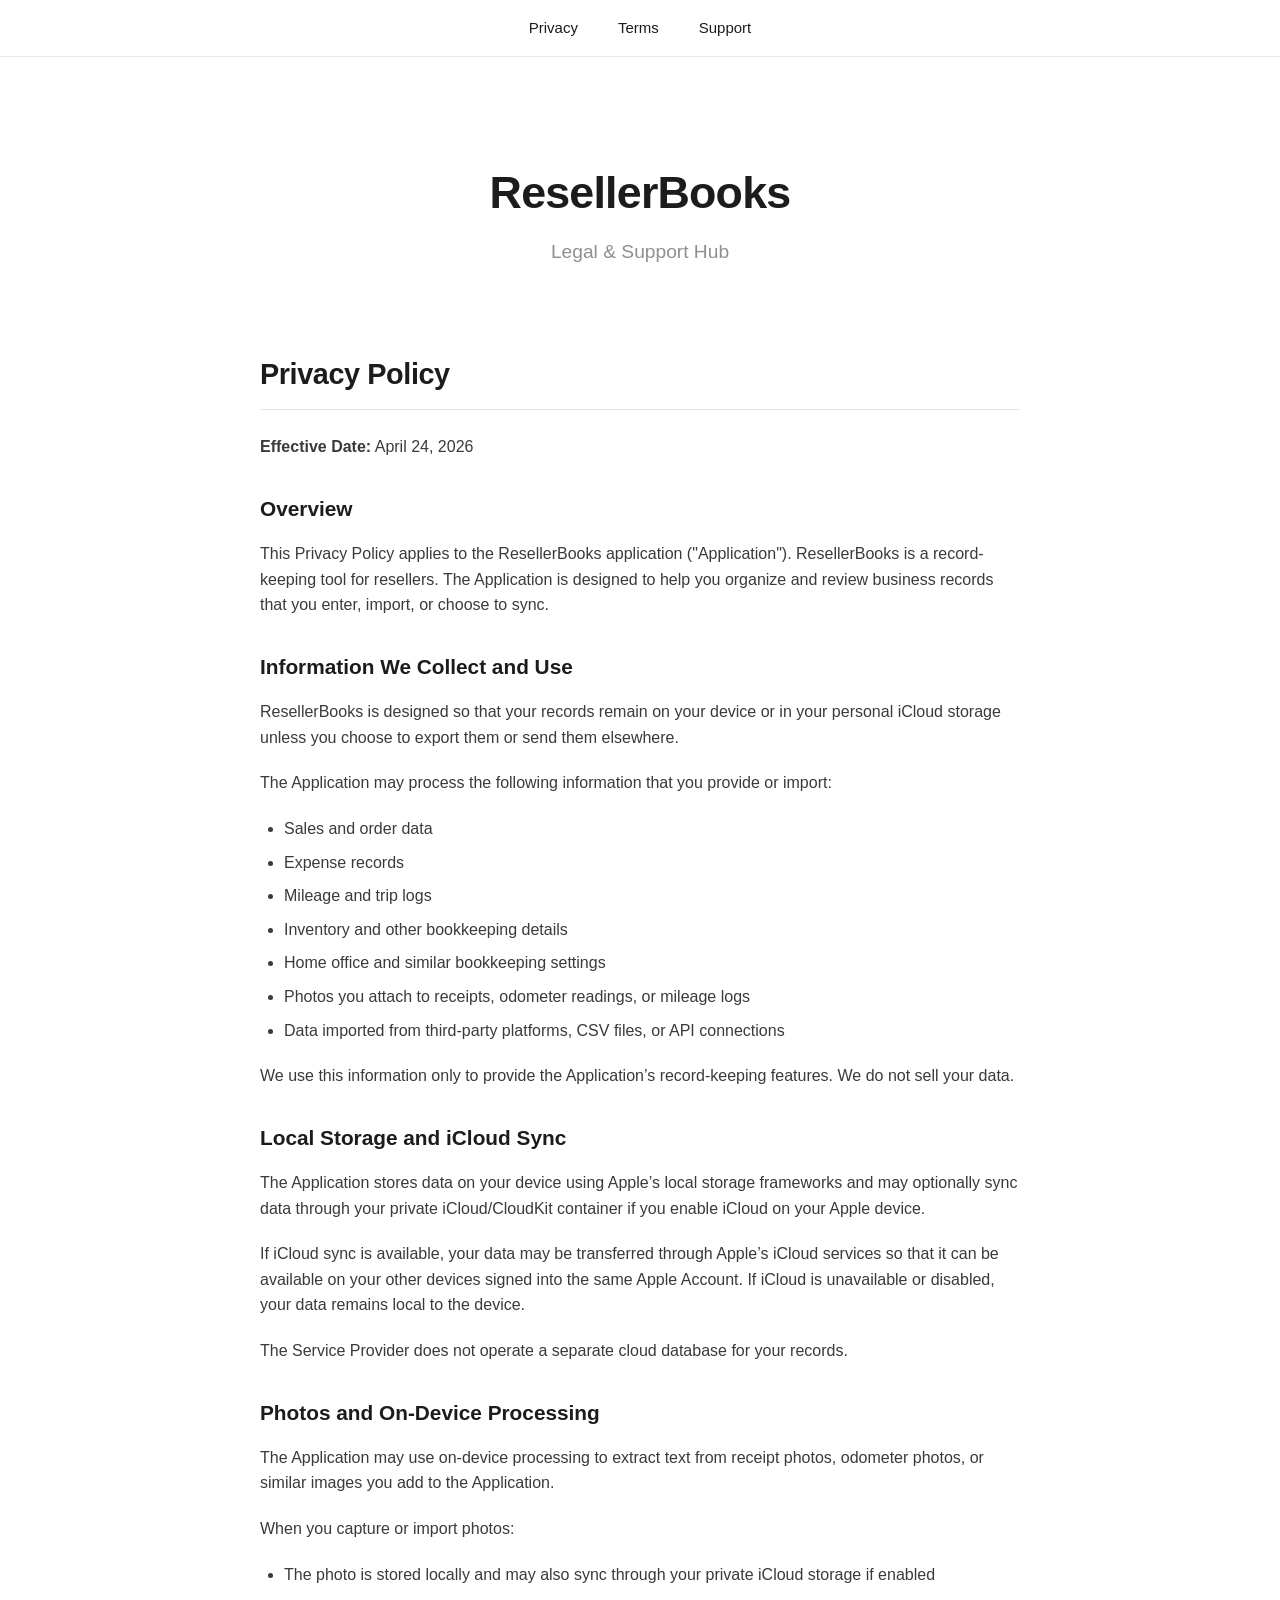
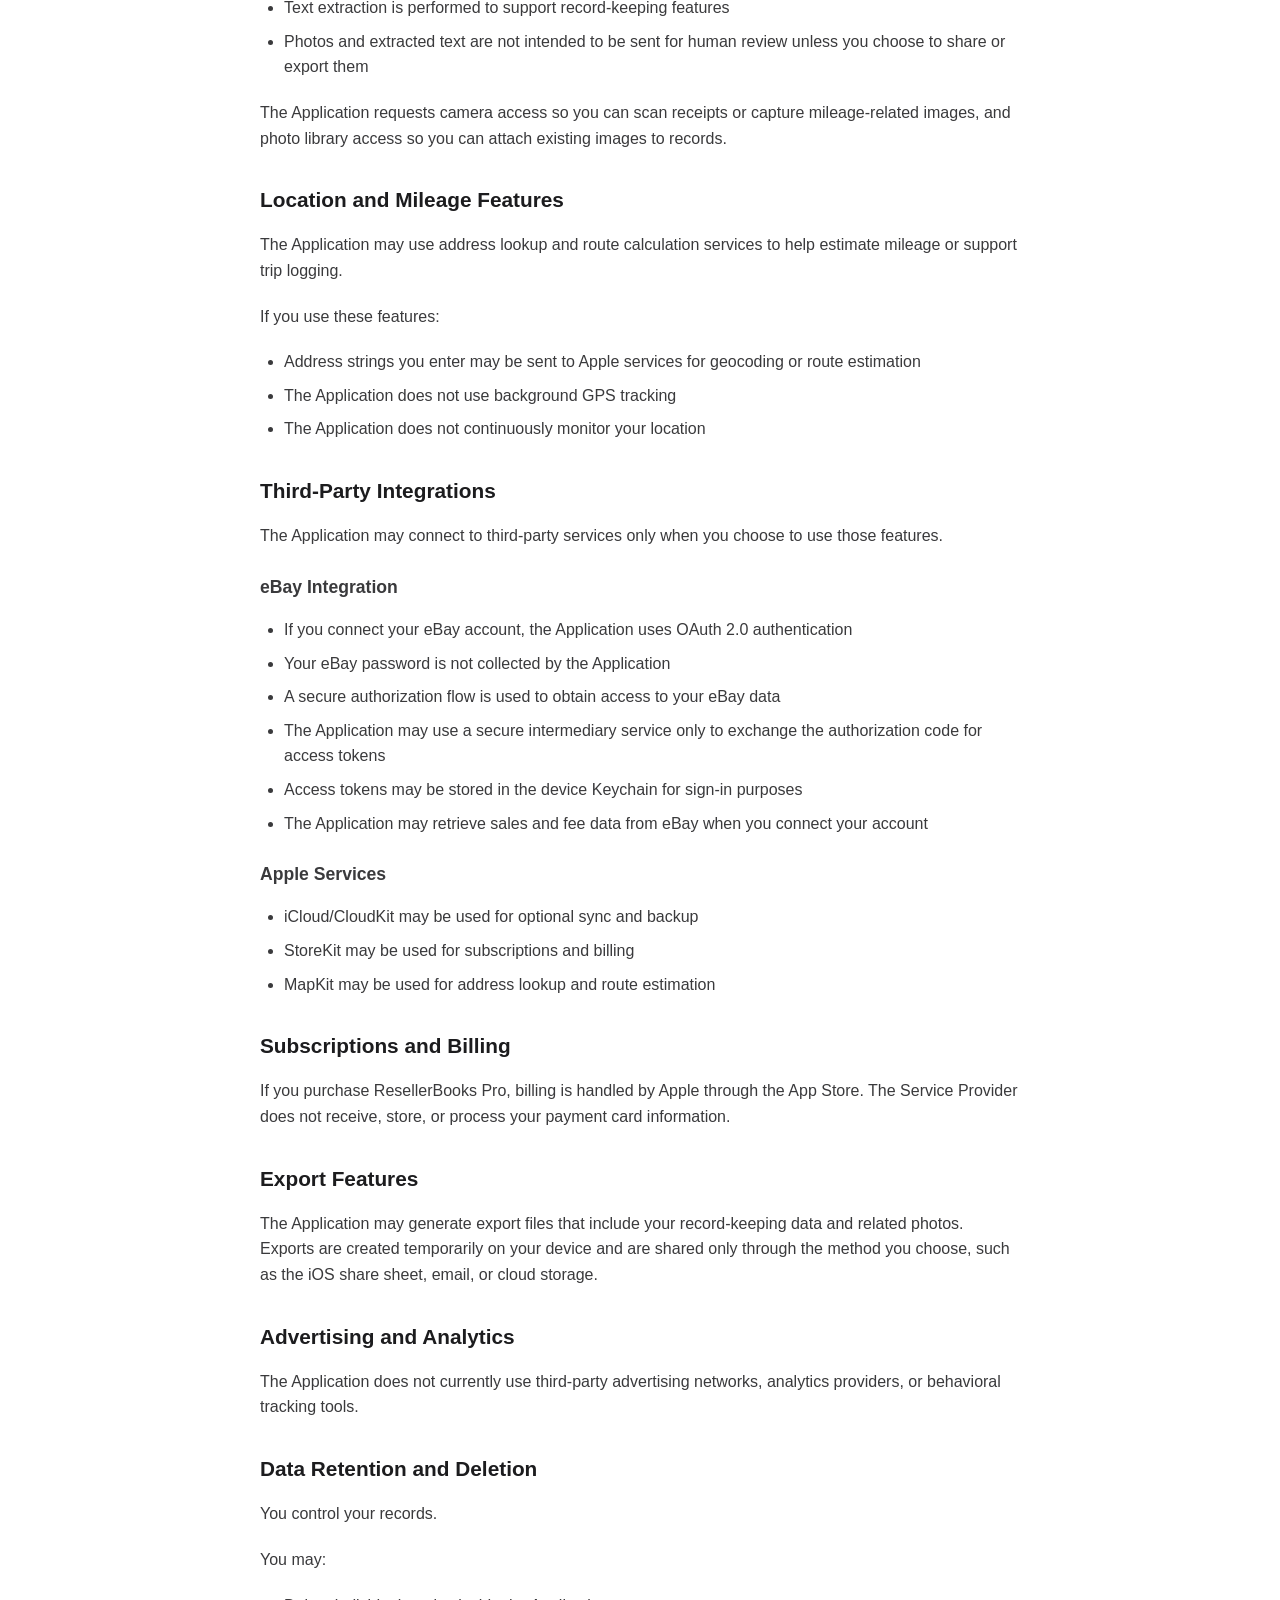
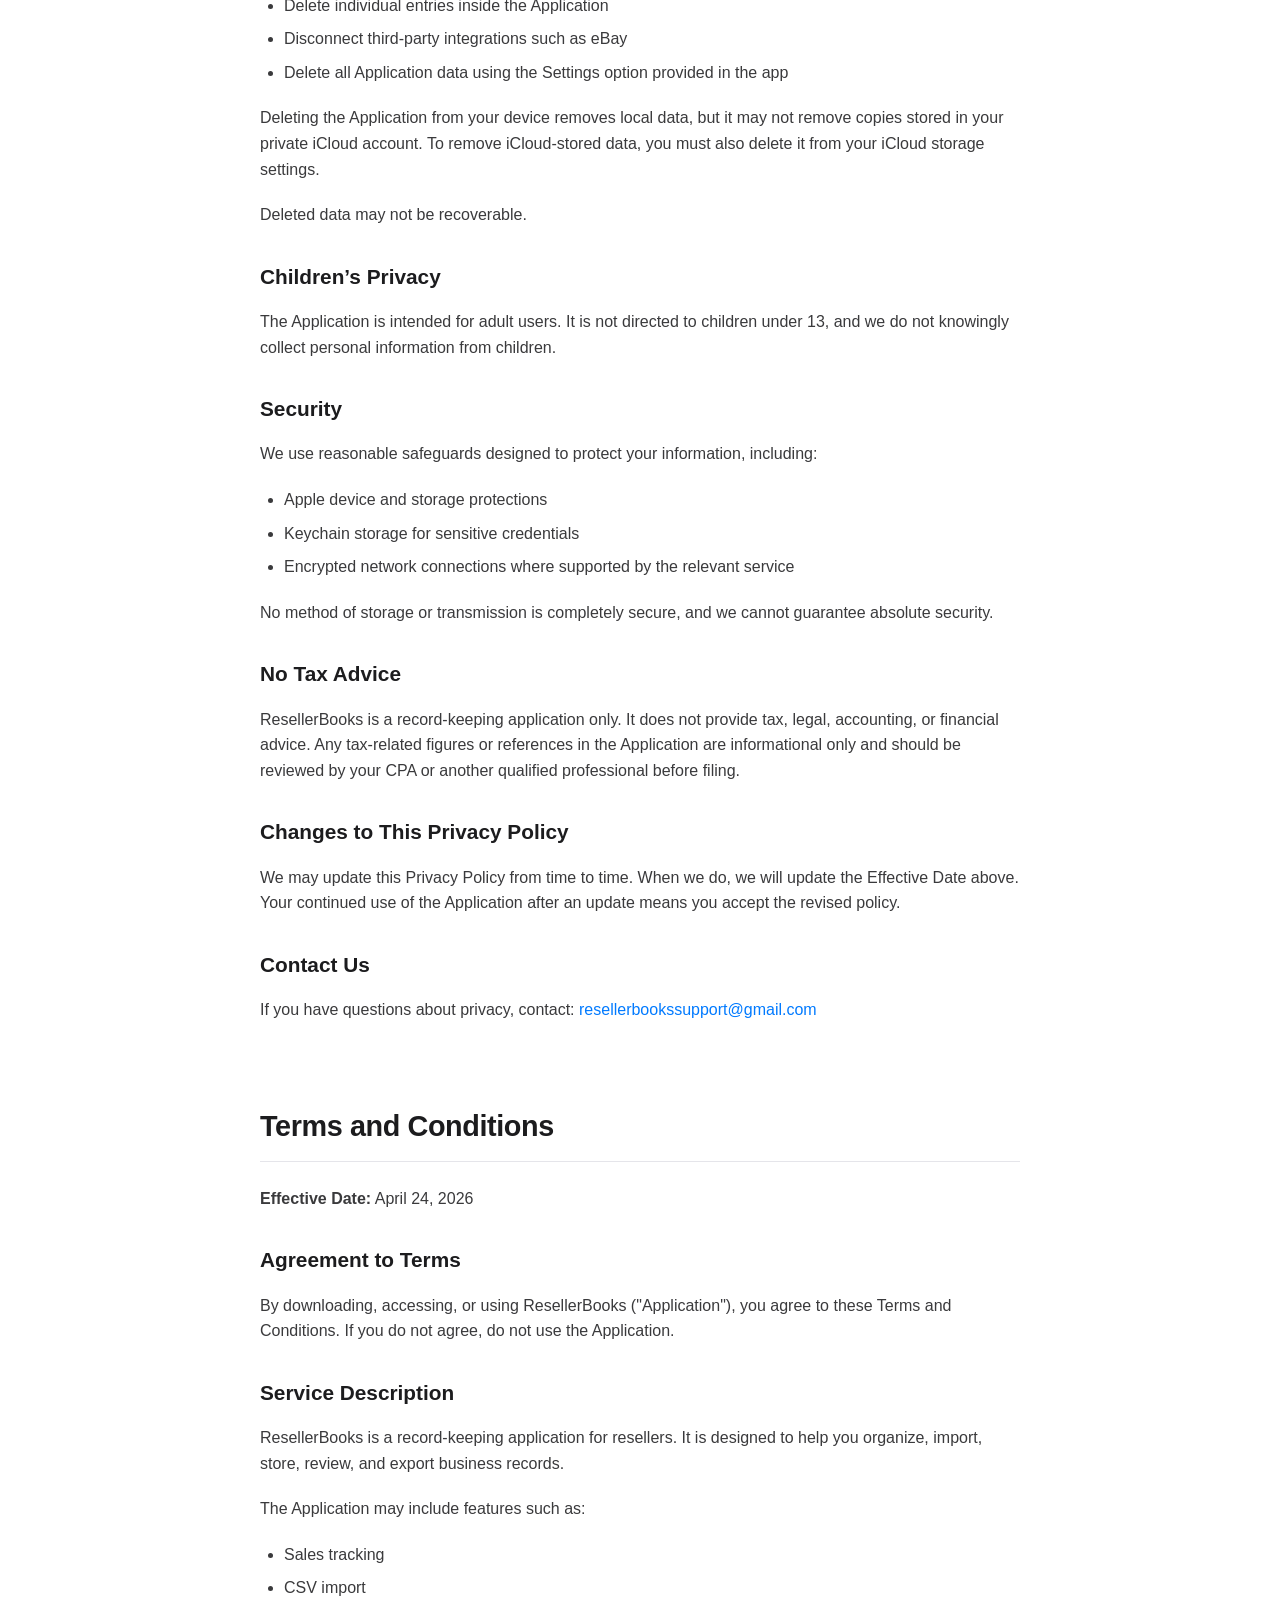
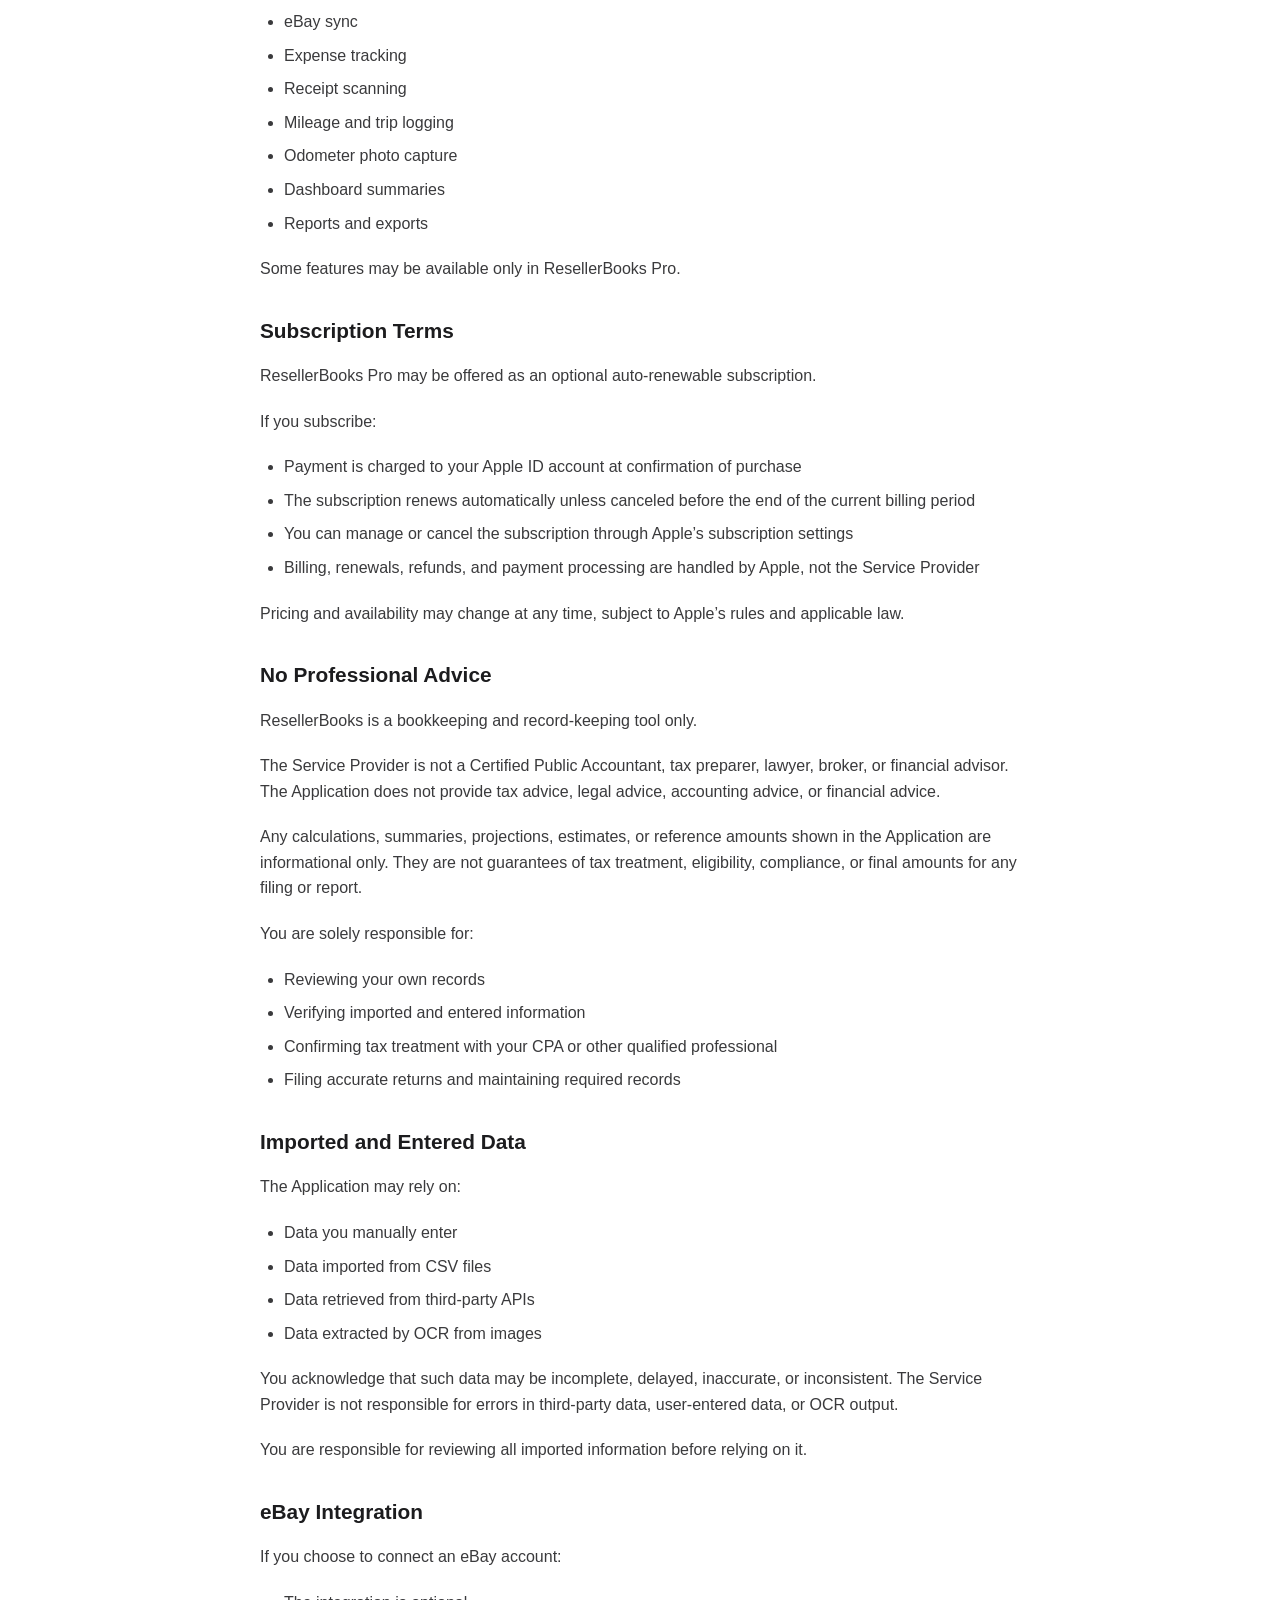
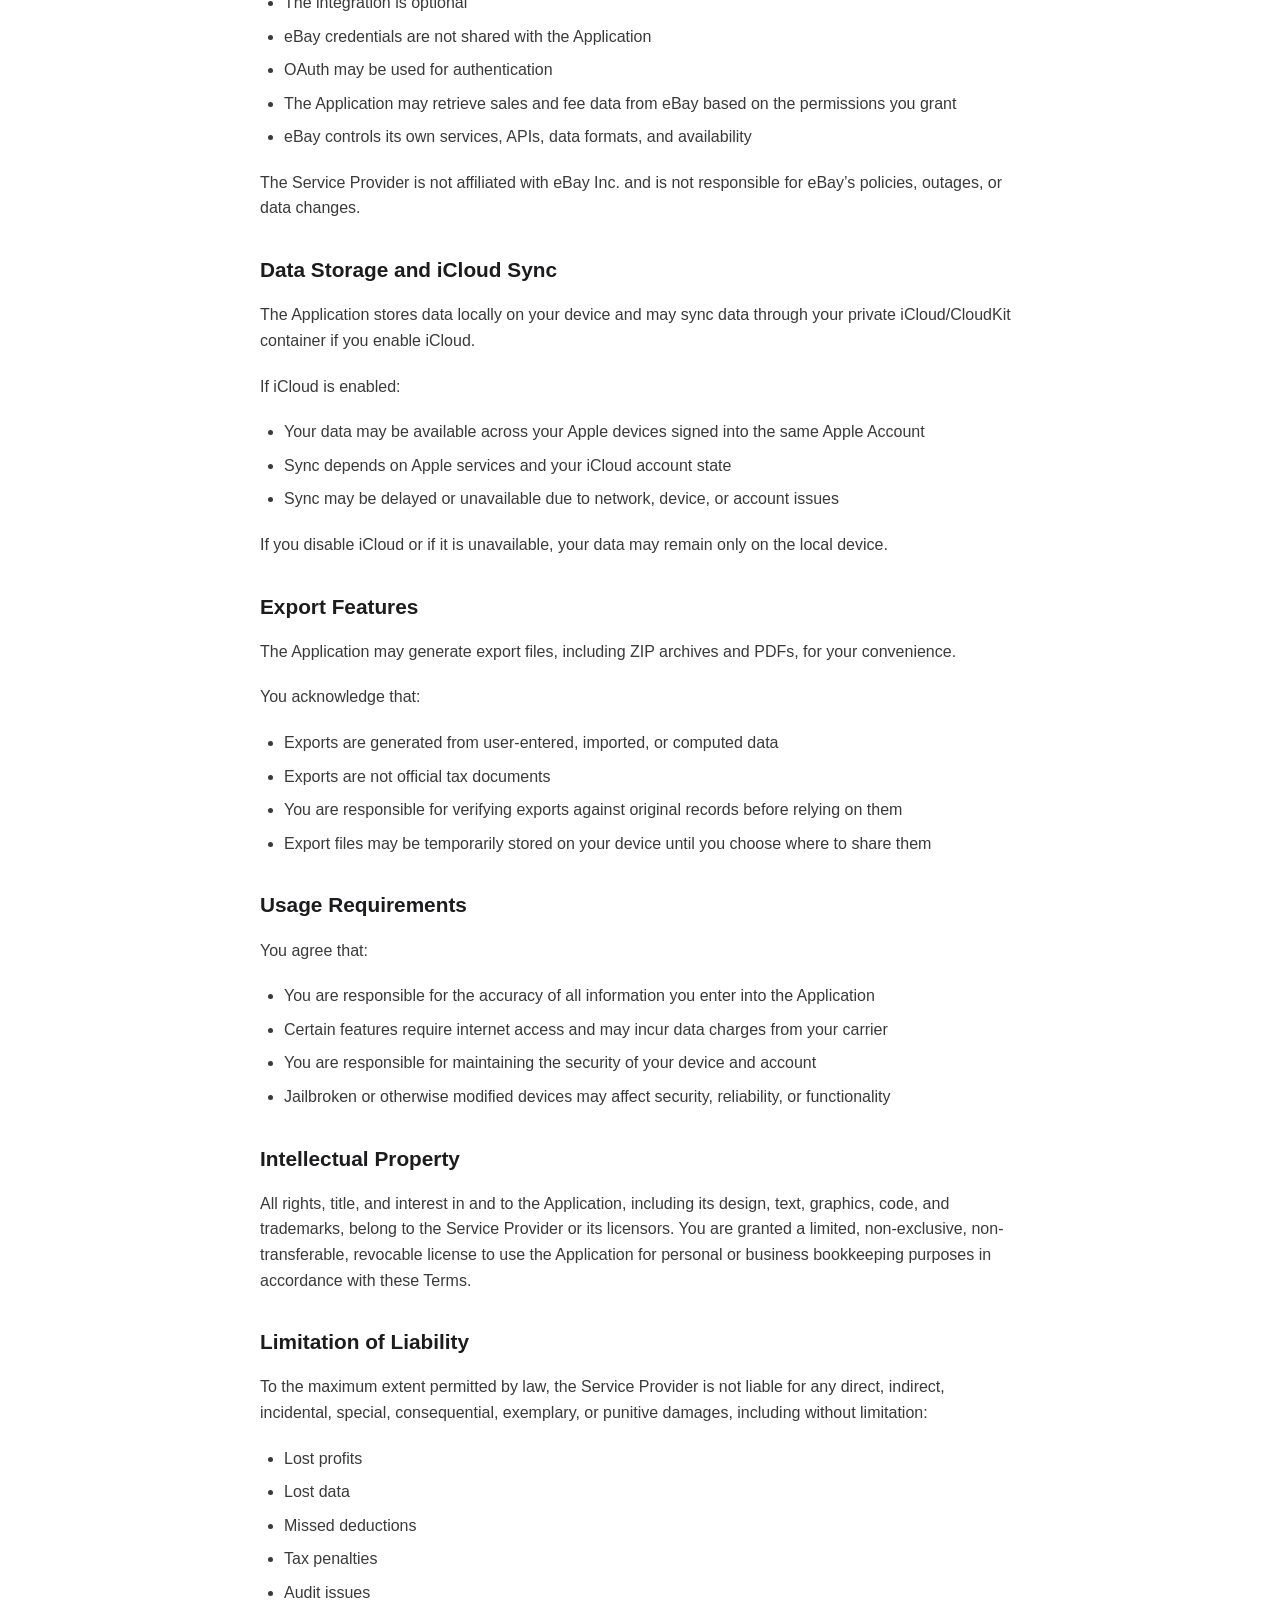
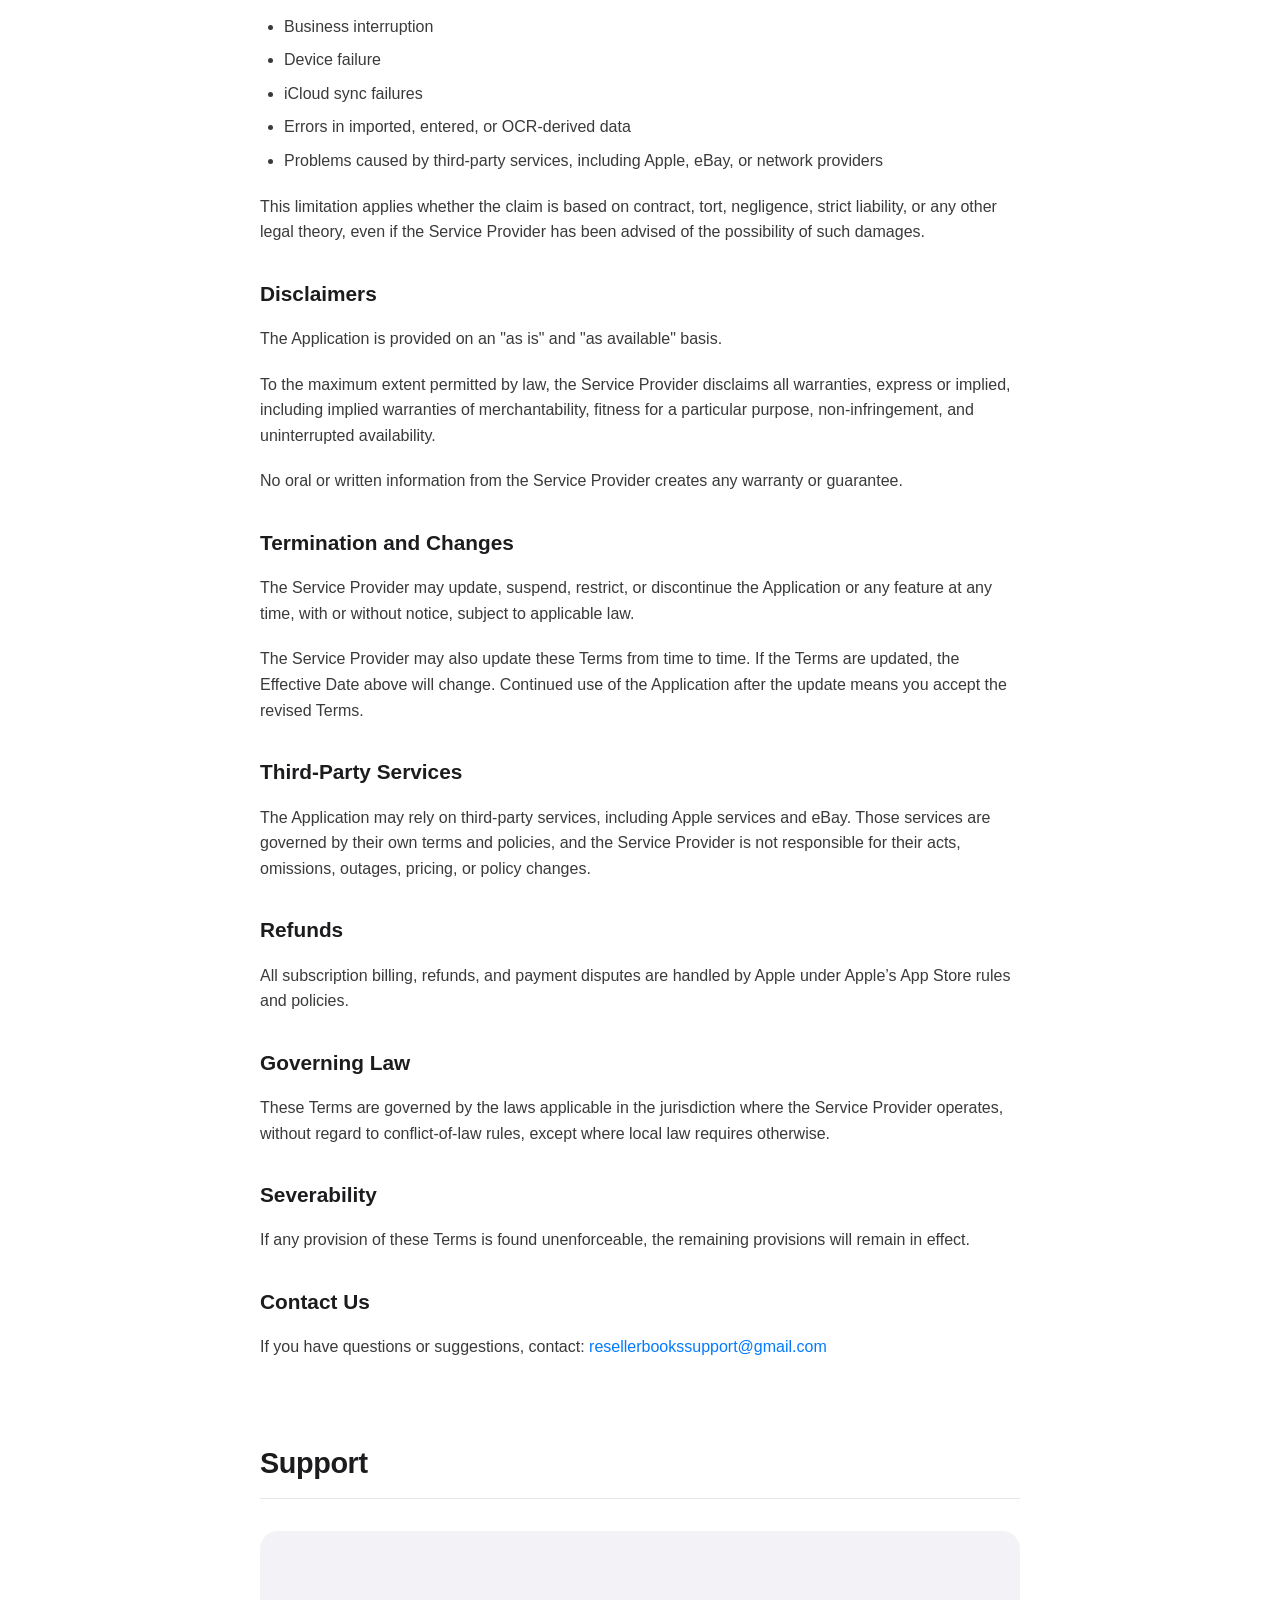
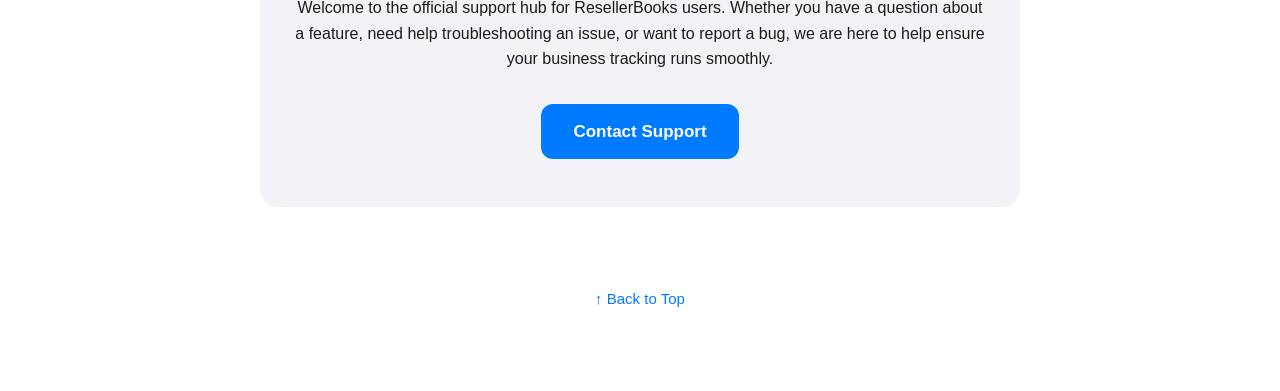
==== legal.html @ 110b412a "Rename Legal to legal.html" ====
<!DOCTYPE html>
<html lang="en">
<head>
    <meta charset="UTF-8">
    <meta name="viewport" content="width=device-width, initial-scale=1.0">
    <title>ResellerBooks | Privacy, Terms & Support</title>
    <style>
        /* iOS Color Palette & Base Variables */
        :root {
            --ios-blue: #007AFF;
            --bg-color: #F2F2F7;
            --text-main: #1C1C1E;
            --text-secondary: #8E8E93;
            --border-color: #E5E5EA;
        }

        /* Smooth scrolling for anchor links */
        html {
            scroll-behavior: smooth;
        }

        /* Base iOS Typography and Styling */
        body {
            font-family: -apple-system, BlinkMacSystemFont, "San Francisco", "Segoe UI", Roboto, Helvetica, Arial, sans-serif;
            margin: 0;
            padding: 0;
            background-color: #ffffff;
            color: var(--text-main);
            line-height: 1.6;
            -webkit-font-smoothing: antialiased;
        }

        /* Sticky Blurred Navigation */
        nav {
            position: sticky;
            top: 0;
            width: 100%;
            background: rgba(255, 255, 255, 0.75);
            backdrop-filter: blur(12px);
            -webkit-backdrop-filter: blur(12px);
            border-bottom: 1px solid rgba(0, 0, 0, 0.08);
            z-index: 1000;
            display: flex;
            justify-content: center;
            padding: 16px 0;
        }

        nav a {
            margin: 0 20px;
            text-decoration: none;
            color: var(--text-main);
            font-weight: 500;
            font-size: 15px;
            transition: color 0.2s ease;
        }

        nav a:hover {
            color: var(--ios-blue);
        }

        /* Content Layout */
        .container {
            max-width: 760px;
            margin: 0 auto;
            padding: 60px 24px;
        }

        header {
            text-align: center;
            padding: 40px 0 60px;
        }

        h1 {
            font-size: 2.8em;
            font-weight: 700;
            letter-spacing: -0.8px;
            margin: 0 0 8px 0;
        }

        .subtitle {
            color: var(--text-secondary);
            font-size: 1.2em;
            font-weight: 400;
            margin: 0;
        }

        section {
            margin-bottom: 80px;
        }

        h2 {
            font-size: 1.8em;
            font-weight: 600;
            letter-spacing: -0.4px;
            margin-bottom: 24px;
            border-bottom: 1px solid var(--border-color);
            padding-bottom: 12px;
        }

        h3 {
            font-size: 1.3em;
            font-weight: 600;
            margin: 32px 0 16px 0;
            color: #1C1C1E;
        }

        h4 {
            font-size: 1.1em;
            font-weight: 600;
            margin: 24px 0 12px 0;
            color: #3A3A3C;
        }

        p {
            color: #3A3A3C;
            margin-bottom: 20px;
            font-size: 16px;
        }

        ul {
            margin-bottom: 20px;
            padding-left: 24px;
            color: #3A3A3C;
        }

        li {
            margin-bottom: 8px;
        }

        a {
            color: var(--ios-blue);
            text-decoration: none;
        }

        a:hover {
            text-decoration: underline;
        }

        /* Support Section Specifics */
        .support-box {
            background: var(--bg-color);
            border-radius: 18px;
            padding: 48px 32px;
            text-align: center;
            margin-top: 32px;
        }

        .support-box p {
            margin-bottom: 32px;
            color: var(--text-main);
        }

        /* Prominent iOS Button */
        .button {
            display: inline-block;
            background-color: var(--ios-blue);
            color: #ffffff;
            text-decoration: none !important;
            padding: 14px 32px;
            border-radius: 12px;
            font-size: 17px;
            font-weight: 600;
            transition: opacity 0.2s ease, transform 0.1s ease;
        }

        .button:hover {
            opacity: 0.85;
        }

        .button:active {
            transform: scale(0.97);
        }

        /* Back to Top Functionality */
        .back-to-top {
            display: block;
            text-align: center;
            margin: 60px auto 20px;
            color: var(--ios-blue);
            text-decoration: none;
            font-weight: 500;
            font-size: 15px;
        }
    </style>
</head>
<body id="top">

    <nav>
        <a href="#privacy">Privacy</a>
        <a href="#terms">Terms</a>
        <a href="#support">Support</a>
    </nav>

    <div class="container">
        <header>
            <h1>ResellerBooks</h1>
            <p class="subtitle">Legal & Support Hub</p>
        </header>

        <section id="privacy">
            <h2>Privacy Policy</h2>
            <p><strong>Effective Date:</strong> April 24, 2026</p>

            <h3>Overview</h3>
            <p>This Privacy Policy applies to the ResellerBooks application ("Application"). ResellerBooks is a record-keeping tool for resellers. The Application is designed to help you organize and review business records that you enter, import, or choose to sync.</p>

            <h3>Information We Collect and Use</h3>
            <p>ResellerBooks is designed so that your records remain on your device or in your personal iCloud storage unless you choose to export them or send them elsewhere.</p>
            <p>The Application may process the following information that you provide or import:</p>
            <ul>
                <li>Sales and order data</li>
                <li>Expense records</li>
                <li>Mileage and trip logs</li>
                <li>Inventory and other bookkeeping details</li>
                <li>Home office and similar bookkeeping settings</li>
                <li>Photos you attach to receipts, odometer readings, or mileage logs</li>
                <li>Data imported from third-party platforms, CSV files, or API connections</li>
            </ul>
            <p>We use this information only to provide the Application’s record-keeping features. We do not sell your data.</p>

            <h3>Local Storage and iCloud Sync</h3>
            <p>The Application stores data on your device using Apple’s local storage frameworks and may optionally sync data through your private iCloud/CloudKit container if you enable iCloud on your Apple device.</p>
            <p>If iCloud sync is available, your data may be transferred through Apple’s iCloud services so that it can be available on your other devices signed into the same Apple Account. If iCloud is unavailable or disabled, your data remains local to the device.</p>
            <p>The Service Provider does not operate a separate cloud database for your records.</p>

            <h3>Photos and On-Device Processing</h3>
            <p>The Application may use on-device processing to extract text from receipt photos, odometer photos, or similar images you add to the Application.</p>
            <p>When you capture or import photos:</p>
            <ul>
                <li>The photo is stored locally and may also sync through your private iCloud storage if enabled</li>
                <li>Text extraction is performed to support record-keeping features</li>
                <li>Photos and extracted text are not intended to be sent for human review unless you choose to share or export them</li>
            </ul>
            <p>The Application requests camera access so you can scan receipts or capture mileage-related images, and photo library access so you can attach existing images to records.</p>

            <h3>Location and Mileage Features</h3>
            <p>The Application may use address lookup and route calculation services to help estimate mileage or support trip logging.</p>
            <p>If you use these features:</p>
            <ul>
                <li>Address strings you enter may be sent to Apple services for geocoding or route estimation</li>
                <li>The Application does not use background GPS tracking</li>
                <li>The Application does not continuously monitor your location</li>
            </ul>

            <h3>Third-Party Integrations</h3>
            <p>The Application may connect to third-party services only when you choose to use those features.</p>
            
            <h4>eBay Integration</h4>
            <ul>
                <li>If you connect your eBay account, the Application uses OAuth 2.0 authentication</li>
                <li>Your eBay password is not collected by the Application</li>
                <li>A secure authorization flow is used to obtain access to your eBay data</li>
                <li>The Application may use a secure intermediary service only to exchange the authorization code for access tokens</li>
                <li>Access tokens may be stored in the device Keychain for sign-in purposes</li>
                <li>The Application may retrieve sales and fee data from eBay when you connect your account</li>
            </ul>

            <h4>Apple Services</h4>
            <ul>
                <li>iCloud/CloudKit may be used for optional sync and backup</li>
                <li>StoreKit may be used for subscriptions and billing</li>
                <li>MapKit may be used for address lookup and route estimation</li>
            </ul>

            <h3>Subscriptions and Billing</h3>
            <p>If you purchase ResellerBooks Pro, billing is handled by Apple through the App Store. The Service Provider does not receive, store, or process your payment card information.</p>

            <h3>Export Features</h3>
            <p>The Application may generate export files that include your record-keeping data and related photos. Exports are created temporarily on your device and are shared only through the method you choose, such as the iOS share sheet, email, or cloud storage.</p>

            <h3>Advertising and Analytics</h3>
            <p>The Application does not currently use third-party advertising networks, analytics providers, or behavioral tracking tools.</p>

            <h3>Data Retention and Deletion</h3>
            <p>You control your records.</p>
            <p>You may:</p>
            <ul>
                <li>Delete individual entries inside the Application</li>
                <li>Disconnect third-party integrations such as eBay</li>
                <li>Delete all Application data using the Settings option provided in the app</li>
            </ul>
            <p>Deleting the Application from your device removes local data, but it may not remove copies stored in your private iCloud account. To remove iCloud-stored data, you must also delete it from your iCloud storage settings.</p>
            <p>Deleted data may not be recoverable.</p>

            <h3>Children’s Privacy</h3>
            <p>The Application is intended for adult users. It is not directed to children under 13, and we do not knowingly collect personal information from children.</p>

            <h3>Security</h3>
            <p>We use reasonable safeguards designed to protect your information, including:</p>
            <ul>
                <li>Apple device and storage protections</li>
                <li>Keychain storage for sensitive credentials</li>
                <li>Encrypted network connections where supported by the relevant service</li>
            </ul>
            <p>No method of storage or transmission is completely secure, and we cannot guarantee absolute security.</p>

            <h3>No Tax Advice</h3>
            <p>ResellerBooks is a record-keeping application only. It does not provide tax, legal, accounting, or financial advice. Any tax-related figures or references in the Application are informational only and should be reviewed by your CPA or another qualified professional before filing.</p>

            <h3>Changes to This Privacy Policy</h3>
            <p>We may update this Privacy Policy from time to time. When we do, we will update the Effective Date above. Your continued use of the Application after an update means you accept the revised policy.</p>

            <h3>Contact Us</h3>
            <p>If you have questions about privacy, contact: <a href="mailto:resellerbookssupport@gmail.com">resellerbookssupport@gmail.com</a></p>
        </section>

        <section id="terms">
            <h2>Terms and Conditions</h2>
            <p><strong>Effective Date:</strong> April 24, 2026</p>

            <h3>Agreement to Terms</h3>
            <p>By downloading, accessing, or using ResellerBooks ("Application"), you agree to these Terms and Conditions. If you do not agree, do not use the Application.</p>

            <h3>Service Description</h3>
            <p>ResellerBooks is a record-keeping application for resellers. It is designed to help you organize, import, store, review, and export business records.</p>
            <p>The Application may include features such as:</p>
            <ul>
                <li>Sales tracking</li>
                <li>CSV import</li>
                <li>eBay sync</li>
                <li>Expense tracking</li>
                <li>Receipt scanning</li>
                <li>Mileage and trip logging</li>
                <li>Odometer photo capture</li>
                <li>Dashboard summaries</li>
                <li>Reports and exports</li>
            </ul>
            <p>Some features may be available only in ResellerBooks Pro.</p>

            <h3>Subscription Terms</h3>
            <p>ResellerBooks Pro may be offered as an optional auto-renewable subscription.</p>
            <p>If you subscribe:</p>
            <ul>
                <li>Payment is charged to your Apple ID account at confirmation of purchase</li>
                <li>The subscription renews automatically unless canceled before the end of the current billing period</li>
                <li>You can manage or cancel the subscription through Apple’s subscription settings</li>
                <li>Billing, renewals, refunds, and payment processing are handled by Apple, not the Service Provider</li>
            </ul>
            <p>Pricing and availability may change at any time, subject to Apple’s rules and applicable law.</p>

            <h3>No Professional Advice</h3>
            <p>ResellerBooks is a bookkeeping and record-keeping tool only.</p>
            <p>The Service Provider is not a Certified Public Accountant, tax preparer, lawyer, broker, or financial advisor. The Application does not provide tax advice, legal advice, accounting advice, or financial advice.</p>
            <p>Any calculations, summaries, projections, estimates, or reference amounts shown in the Application are informational only. They are not guarantees of tax treatment, eligibility, compliance, or final amounts for any filing or report.</p>
            <p>You are solely responsible for:</p>
            <ul>
                <li>Reviewing your own records</li>
                <li>Verifying imported and entered information</li>
                <li>Confirming tax treatment with your CPA or other qualified professional</li>
                <li>Filing accurate returns and maintaining required records</li>
            </ul>

            <h3>Imported and Entered Data</h3>
            <p>The Application may rely on:</p>
            <ul>
                <li>Data you manually enter</li>
                <li>Data imported from CSV files</li>
                <li>Data retrieved from third-party APIs</li>
                <li>Data extracted by OCR from images</li>
            </ul>
            <p>You acknowledge that such data may be incomplete, delayed, inaccurate, or inconsistent. The Service Provider is not responsible for errors in third-party data, user-entered data, or OCR output.</p>
            <p>You are responsible for reviewing all imported information before relying on it.</p>

            <h3>eBay Integration</h3>
            <p>If you choose to connect an eBay account:</p>
            <ul>
                <li>The integration is optional</li>
                <li>eBay credentials are not shared with the Application</li>
                <li>OAuth may be used for authentication</li>
                <li>The Application may retrieve sales and fee data from eBay based on the permissions you grant</li>
                <li>eBay controls its own services, APIs, data formats, and availability</li>
            </ul>
            <p>The Service Provider is not affiliated with eBay Inc. and is not responsible for eBay’s policies, outages, or data changes.</p>

            <h3>Data Storage and iCloud Sync</h3>
            <p>The Application stores data locally on your device and may sync data through your private iCloud/CloudKit container if you enable iCloud.</p>
            <p>If iCloud is enabled:</p>
            <ul>
                <li>Your data may be available across your Apple devices signed into the same Apple Account</li>
                <li>Sync depends on Apple services and your iCloud account state</li>
                <li>Sync may be delayed or unavailable due to network, device, or account issues</li>
            </ul>
            <p>If you disable iCloud or if it is unavailable, your data may remain only on the local device.</p>

            <h3>Export Features</h3>
            <p>The Application may generate export files, including ZIP archives and PDFs, for your convenience.</p>
            <p>You acknowledge that:</p>
            <ul>
                <li>Exports are generated from user-entered, imported, or computed data</li>
                <li>Exports are not official tax documents</li>
                <li>You are responsible for verifying exports against original records before relying on them</li>
                <li>Export files may be temporarily stored on your device until you choose where to share them</li>
            </ul>

            <h3>Usage Requirements</h3>
            <p>You agree that:</p>
            <ul>
                <li>You are responsible for the accuracy of all information you enter into the Application</li>
                <li>Certain features require internet access and may incur data charges from your carrier</li>
                <li>You are responsible for maintaining the security of your device and account</li>
                <li>Jailbroken or otherwise modified devices may affect security, reliability, or functionality</li>
            </ul>

            <h3>Intellectual Property</h3>
            <p>All rights, title, and interest in and to the Application, including its design, text, graphics, code, and trademarks, belong to the Service Provider or its licensors. You are granted a limited, non-exclusive, non-transferable, revocable license to use the Application for personal or business bookkeeping purposes in accordance with these Terms.</p>

            <h3>Limitation of Liability</h3>
            <p>To the maximum extent permitted by law, the Service Provider is not liable for any direct, indirect, incidental, special, consequential, exemplary, or punitive damages, including without limitation:</p>
            <ul>
                <li>Lost profits</li>
                <li>Lost data</li>
                <li>Missed deductions</li>
                <li>Tax penalties</li>
                <li>Audit issues</li>
                <li>Business interruption</li>
                <li>Device failure</li>
                <li>iCloud sync failures</li>
                <li>Errors in imported, entered, or OCR-derived data</li>
                <li>Problems caused by third-party services, including Apple, eBay, or network providers</li>
            </ul>
            <p>This limitation applies whether the claim is based on contract, tort, negligence, strict liability, or any other legal theory, even if the Service Provider has been advised of the possibility of such damages.</p>

            <h3>Disclaimers</h3>
            <p>The Application is provided on an "as is" and "as available" basis.</p>
            <p>To the maximum extent permitted by law, the Service Provider disclaims all warranties, express or implied, including implied warranties of merchantability, fitness for a particular purpose, non-infringement, and uninterrupted availability.</p>
            <p>No oral or written information from the Service Provider creates any warranty or guarantee.</p>

            <h3>Termination and Changes</h3>
            <p>The Service Provider may update, suspend, restrict, or discontinue the Application or any feature at any time, with or without notice, subject to applicable law.</p>
            <p>The Service Provider may also update these Terms from time to time. If the Terms are updated, the Effective Date above will change. Continued use of the Application after the update means you accept the revised Terms.</p>

            <h3>Third-Party Services</h3>
            <p>The Application may rely on third-party services, including Apple services and eBay. Those services are governed by their own terms and policies, and the Service Provider is not responsible for their acts, omissions, outages, pricing, or policy changes.</p>

            <h3>Refunds</h3>
            <p>All subscription billing, refunds, and payment disputes are handled by Apple under Apple’s App Store rules and policies.</p>

            <h3>Governing Law</h3>
            <p>These Terms are governed by the laws applicable in the jurisdiction where the Service Provider operates, without regard to conflict-of-law rules, except where local law requires otherwise.</p>

            <h3>Severability</h3>
            <p>If any provision of these Terms is found unenforceable, the remaining provisions will remain in effect.</p>

            <h3>Contact Us</h3>
            <p>If you have questions or suggestions, contact: <a href="mailto:resellerbookssupport@gmail.com">resellerbookssupport@gmail.com</a></p>
        </section>

        <section id="support">
            <h2>Support</h2>
            <div class="support-box">
                <p>Welcome to the official support hub for ResellerBooks users. Whether you have a question about a feature, need help troubleshooting an issue, or want to report a bug, we are here to help ensure your business tracking runs smoothly.</p>
                <a href="mailto:resellerbookssupport@gmail.com" class="button">Contact Support</a>
            </div>
        </section>

        <a href="#top" class="back-to-top">↑ Back to Top</a>
    </div>

</body>
</html>
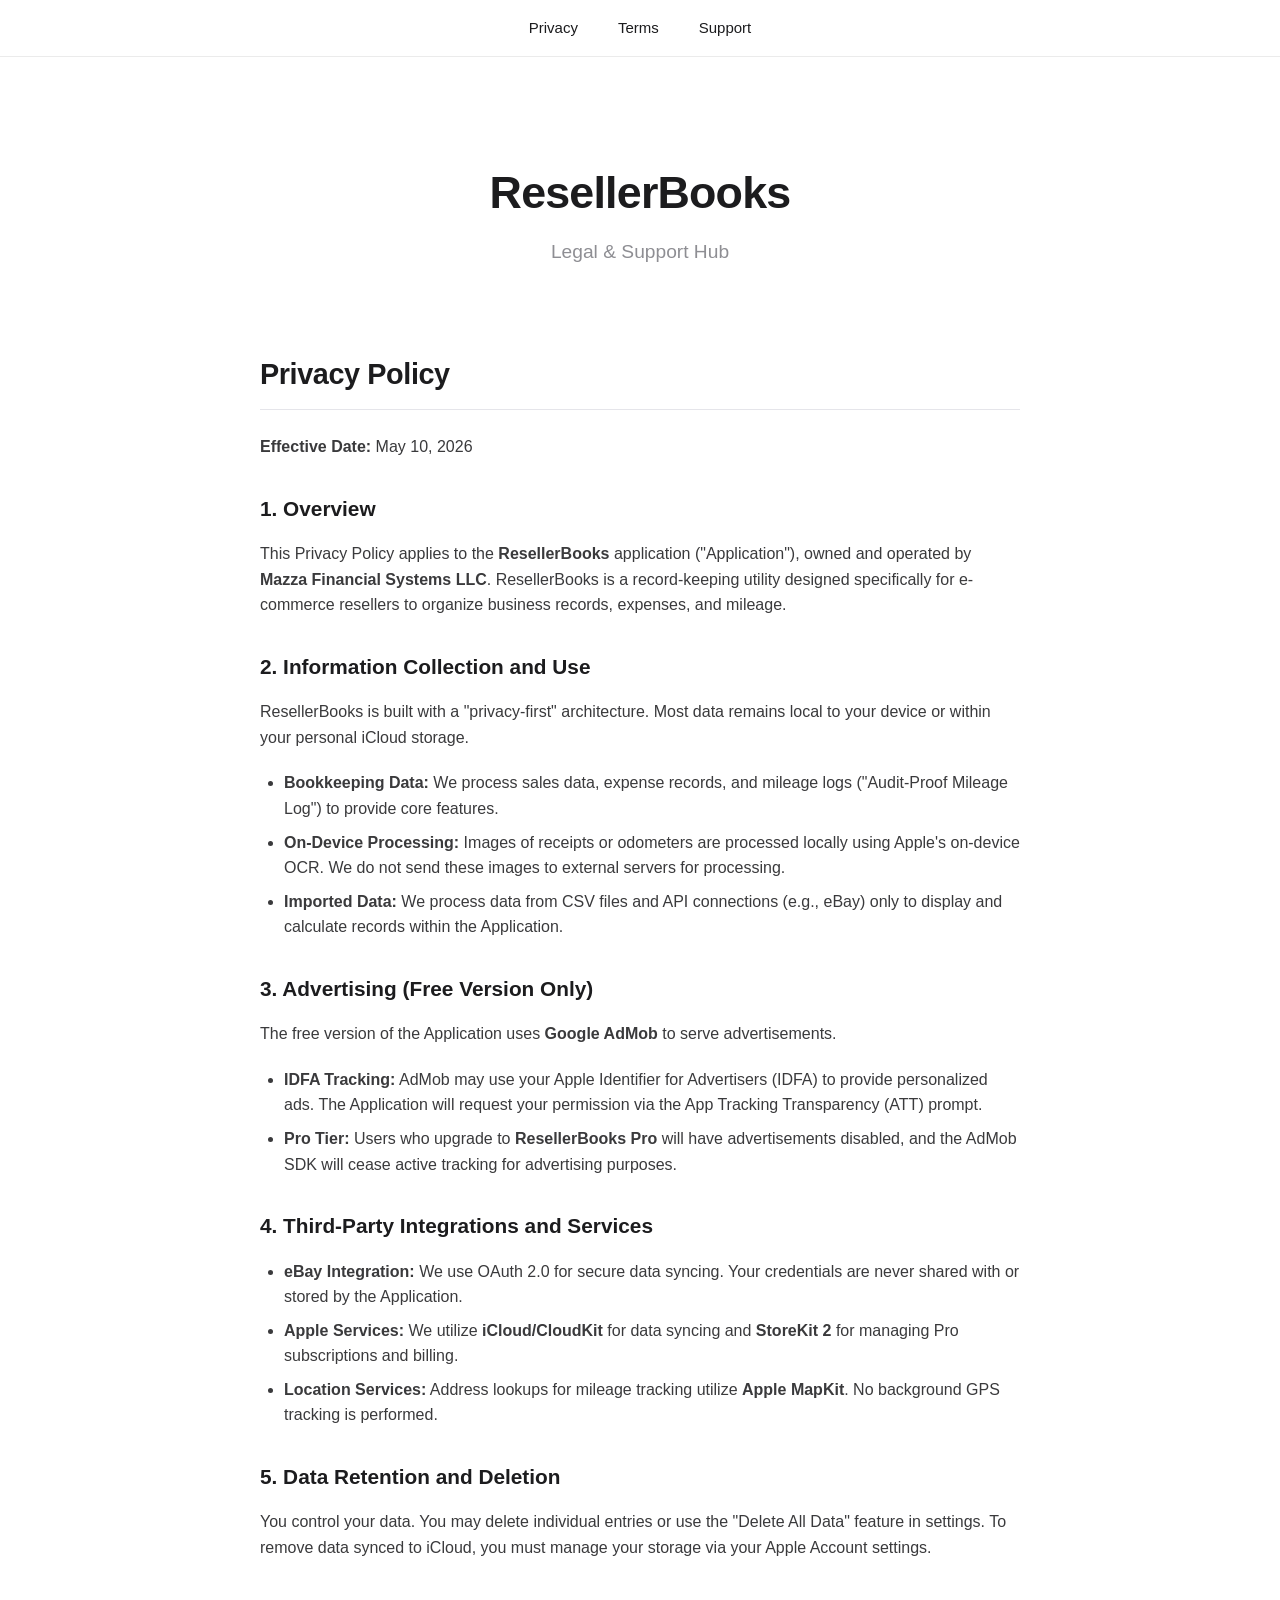
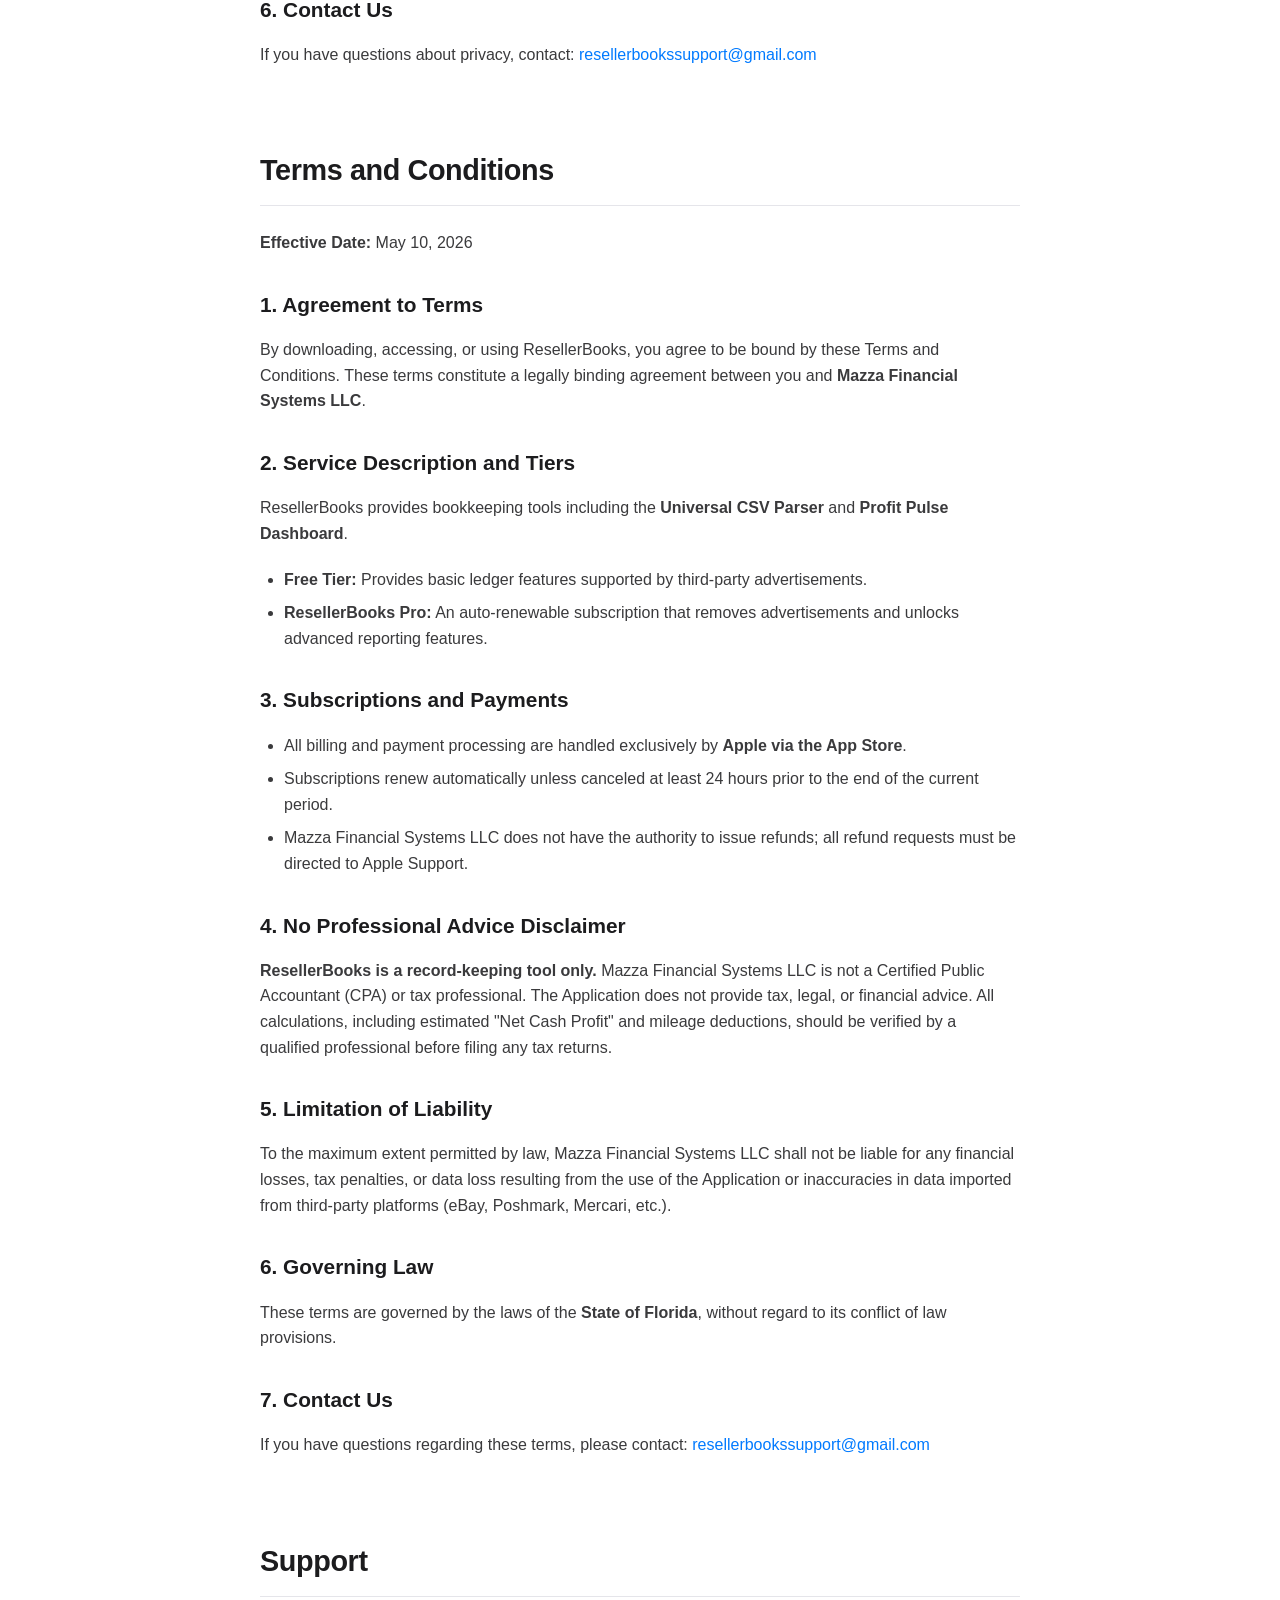
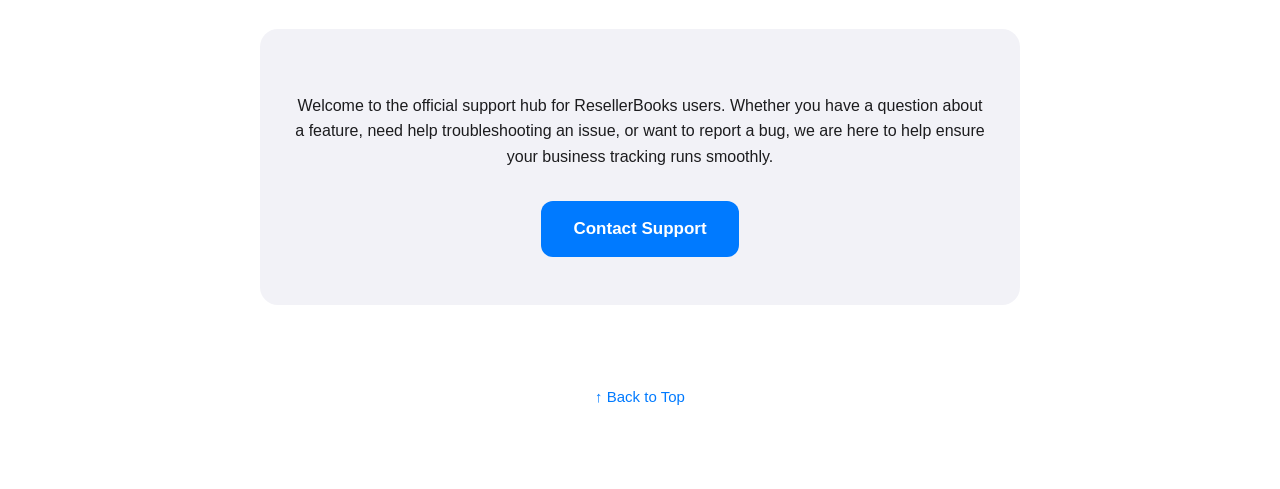
==== commit d45ae824: "Update legal.html" ====
--- a/legal.html
+++ b/legal.html
@@ -199,250 +199,72 @@
 
         <section id="privacy">
             <h2>Privacy Policy</h2>
-            <p><strong>Effective Date:</strong> April 24, 2026</p>
-
-            <h3>Overview</h3>
-            <p>This Privacy Policy applies to the ResellerBooks application ("Application"). ResellerBooks is a record-keeping tool for resellers. The Application is designed to help you organize and review business records that you enter, import, or choose to sync.</p>
-
-            <h3>Information We Collect and Use</h3>
-            <p>ResellerBooks is designed so that your records remain on your device or in your personal iCloud storage unless you choose to export them or send them elsewhere.</p>
-            <p>The Application may process the following information that you provide or import:</p>
-            <ul>
-                <li>Sales and order data</li>
-                <li>Expense records</li>
-                <li>Mileage and trip logs</li>
-                <li>Inventory and other bookkeeping details</li>
-                <li>Home office and similar bookkeeping settings</li>
-                <li>Photos you attach to receipts, odometer readings, or mileage logs</li>
-                <li>Data imported from third-party platforms, CSV files, or API connections</li>
-            </ul>
-            <p>We use this information only to provide the Application’s record-keeping features. We do not sell your data.</p>
-
-            <h3>Local Storage and iCloud Sync</h3>
-            <p>The Application stores data on your device using Apple’s local storage frameworks and may optionally sync data through your private iCloud/CloudKit container if you enable iCloud on your Apple device.</p>
-            <p>If iCloud sync is available, your data may be transferred through Apple’s iCloud services so that it can be available on your other devices signed into the same Apple Account. If iCloud is unavailable or disabled, your data remains local to the device.</p>
-            <p>The Service Provider does not operate a separate cloud database for your records.</p>
-
-            <h3>Photos and On-Device Processing</h3>
-            <p>The Application may use on-device processing to extract text from receipt photos, odometer photos, or similar images you add to the Application.</p>
-            <p>When you capture or import photos:</p>
-            <ul>
-                <li>The photo is stored locally and may also sync through your private iCloud storage if enabled</li>
-                <li>Text extraction is performed to support record-keeping features</li>
-                <li>Photos and extracted text are not intended to be sent for human review unless you choose to share or export them</li>
-            </ul>
-            <p>The Application requests camera access so you can scan receipts or capture mileage-related images, and photo library access so you can attach existing images to records.</p>
-
-            <h3>Location and Mileage Features</h3>
-            <p>The Application may use address lookup and route calculation services to help estimate mileage or support trip logging.</p>
-            <p>If you use these features:</p>
-            <ul>
-                <li>Address strings you enter may be sent to Apple services for geocoding or route estimation</li>
-                <li>The Application does not use background GPS tracking</li>
-                <li>The Application does not continuously monitor your location</li>
-            </ul>
-
-            <h3>Third-Party Integrations</h3>
-            <p>The Application may connect to third-party services only when you choose to use those features.</p>
-            
-            <h4>eBay Integration</h4>
-            <ul>
-                <li>If you connect your eBay account, the Application uses OAuth 2.0 authentication</li>
-                <li>Your eBay password is not collected by the Application</li>
-                <li>A secure authorization flow is used to obtain access to your eBay data</li>
-                <li>The Application may use a secure intermediary service only to exchange the authorization code for access tokens</li>
-                <li>Access tokens may be stored in the device Keychain for sign-in purposes</li>
-                <li>The Application may retrieve sales and fee data from eBay when you connect your account</li>
-            </ul>
-
-            <h4>Apple Services</h4>
-            <ul>
-                <li>iCloud/CloudKit may be used for optional sync and backup</li>
-                <li>StoreKit may be used for subscriptions and billing</li>
-                <li>MapKit may be used for address lookup and route estimation</li>
-            </ul>
-
-            <h3>Subscriptions and Billing</h3>
-            <p>If you purchase ResellerBooks Pro, billing is handled by Apple through the App Store. The Service Provider does not receive, store, or process your payment card information.</p>
-
-            <h3>Export Features</h3>
-            <p>The Application may generate export files that include your record-keeping data and related photos. Exports are created temporarily on your device and are shared only through the method you choose, such as the iOS share sheet, email, or cloud storage.</p>
-
-            <h3>Advertising and Analytics</h3>
-            <p>The Application does not currently use third-party advertising networks, analytics providers, or behavioral tracking tools.</p>
-
-            <h3>Data Retention and Deletion</h3>
-            <p>You control your records.</p>
-            <p>You may:</p>
-            <ul>
-                <li>Delete individual entries inside the Application</li>
-                <li>Disconnect third-party integrations such as eBay</li>
-                <li>Delete all Application data using the Settings option provided in the app</li>
-            </ul>
-            <p>Deleting the Application from your device removes local data, but it may not remove copies stored in your private iCloud account. To remove iCloud-stored data, you must also delete it from your iCloud storage settings.</p>
-            <p>Deleted data may not be recoverable.</p>
-
-            <h3>Children’s Privacy</h3>
-            <p>The Application is intended for adult users. It is not directed to children under 13, and we do not knowingly collect personal information from children.</p>
-
-            <h3>Security</h3>
-            <p>We use reasonable safeguards designed to protect your information, including:</p>
-            <ul>
-                <li>Apple device and storage protections</li>
-                <li>Keychain storage for sensitive credentials</li>
-                <li>Encrypted network connections where supported by the relevant service</li>
-            </ul>
-            <p>No method of storage or transmission is completely secure, and we cannot guarantee absolute security.</p>
-
-            <h3>No Tax Advice</h3>
-            <p>ResellerBooks is a record-keeping application only. It does not provide tax, legal, accounting, or financial advice. Any tax-related figures or references in the Application are informational only and should be reviewed by your CPA or another qualified professional before filing.</p>
-
-            <h3>Changes to This Privacy Policy</h3>
-            <p>We may update this Privacy Policy from time to time. When we do, we will update the Effective Date above. Your continued use of the Application after an update means you accept the revised policy.</p>
-
-            <h3>Contact Us</h3>
+            <p><strong>Effective Date:</strong> May 10, 2026</p>
+
+            <h3>1. Overview</h3>
+            <p>This Privacy Policy applies to the <strong>ResellerBooks</strong> application ("Application"), owned and operated by <strong>Mazza Financial Systems LLC</strong>. ResellerBooks is a record-keeping utility designed specifically for e-commerce resellers to organize business records, expenses, and mileage.</p>
+
+            <h3>2. Information Collection and Use</h3>
+            <p>ResellerBooks is built with a "privacy-first" architecture. Most data remains local to your device or within your personal iCloud storage.</p>
+            <ul>
+                <li><strong>Bookkeeping Data:</strong> We process sales data, expense records, and mileage logs ("Audit-Proof Mileage Log") to provide core features.</li>
+                <li><strong>On-Device Processing:</strong> Images of receipts or odometers are processed locally using Apple's on-device OCR. We do not send these images to external servers for processing.</li>
+                <li><strong>Imported Data:</strong> We process data from CSV files and API connections (e.g., eBay) only to display and calculate records within the Application.</li>
+            </ul>
+
+            <h3>3. Advertising (Free Version Only)</h3>
+            <p>The free version of the Application uses <strong>Google AdMob</strong> to serve advertisements.</p>
+            <ul>
+                <li><strong>IDFA Tracking:</strong> AdMob may use your Apple Identifier for Advertisers (IDFA) to provide personalized ads. The Application will request your permission via the App Tracking Transparency (ATT) prompt.</li>
+                <li><strong>Pro Tier:</strong> Users who upgrade to <strong>ResellerBooks Pro</strong> will have advertisements disabled, and the AdMob SDK will cease active tracking for advertising purposes.</li>
+            </ul>
+
+            <h3>4. Third-Party Integrations and Services</h3>
+            <ul>
+                <li><strong>eBay Integration:</strong> We use OAuth 2.0 for secure data syncing. Your credentials are never shared with or stored by the Application.</li>
+                <li><strong>Apple Services:</strong> We utilize <strong>iCloud/CloudKit</strong> for data syncing and <strong>StoreKit 2</strong> for managing Pro subscriptions and billing.</li>
+                <li><strong>Location Services:</strong> Address lookups for mileage tracking utilize <strong>Apple MapKit</strong>. No background GPS tracking is performed.</li>
+            </ul>
+
+            <h3>5. Data Retention and Deletion</h3>
+            <p>You control your data. You may delete individual entries or use the "Delete All Data" feature in settings. To remove data synced to iCloud, you must manage your storage via your Apple Account settings.</p>
+
+            <h3>6. Contact Us</h3>
             <p>If you have questions about privacy, contact: <a href="mailto:resellerbookssupport@gmail.com">resellerbookssupport@gmail.com</a></p>
         </section>
 
         <section id="terms">
             <h2>Terms and Conditions</h2>
-            <p><strong>Effective Date:</strong> April 24, 2026</p>
-
-            <h3>Agreement to Terms</h3>
-            <p>By downloading, accessing, or using ResellerBooks ("Application"), you agree to these Terms and Conditions. If you do not agree, do not use the Application.</p>
-
-            <h3>Service Description</h3>
-            <p>ResellerBooks is a record-keeping application for resellers. It is designed to help you organize, import, store, review, and export business records.</p>
-            <p>The Application may include features such as:</p>
-            <ul>
-                <li>Sales tracking</li>
-                <li>CSV import</li>
-                <li>eBay sync</li>
-                <li>Expense tracking</li>
-                <li>Receipt scanning</li>
-                <li>Mileage and trip logging</li>
-                <li>Odometer photo capture</li>
-                <li>Dashboard summaries</li>
-                <li>Reports and exports</li>
-            </ul>
-            <p>Some features may be available only in ResellerBooks Pro.</p>
-
-            <h3>Subscription Terms</h3>
-            <p>ResellerBooks Pro may be offered as an optional auto-renewable subscription.</p>
-            <p>If you subscribe:</p>
-            <ul>
-                <li>Payment is charged to your Apple ID account at confirmation of purchase</li>
-                <li>The subscription renews automatically unless canceled before the end of the current billing period</li>
-                <li>You can manage or cancel the subscription through Apple’s subscription settings</li>
-                <li>Billing, renewals, refunds, and payment processing are handled by Apple, not the Service Provider</li>
-            </ul>
-            <p>Pricing and availability may change at any time, subject to Apple’s rules and applicable law.</p>
-
-            <h3>No Professional Advice</h3>
-            <p>ResellerBooks is a bookkeeping and record-keeping tool only.</p>
-            <p>The Service Provider is not a Certified Public Accountant, tax preparer, lawyer, broker, or financial advisor. The Application does not provide tax advice, legal advice, accounting advice, or financial advice.</p>
-            <p>Any calculations, summaries, projections, estimates, or reference amounts shown in the Application are informational only. They are not guarantees of tax treatment, eligibility, compliance, or final amounts for any filing or report.</p>
-            <p>You are solely responsible for:</p>
-            <ul>
-                <li>Reviewing your own records</li>
-                <li>Verifying imported and entered information</li>
-                <li>Confirming tax treatment with your CPA or other qualified professional</li>
-                <li>Filing accurate returns and maintaining required records</li>
-            </ul>
-
-            <h3>Imported and Entered Data</h3>
-            <p>The Application may rely on:</p>
-            <ul>
-                <li>Data you manually enter</li>
-                <li>Data imported from CSV files</li>
-                <li>Data retrieved from third-party APIs</li>
-                <li>Data extracted by OCR from images</li>
-            </ul>
-            <p>You acknowledge that such data may be incomplete, delayed, inaccurate, or inconsistent. The Service Provider is not responsible for errors in third-party data, user-entered data, or OCR output.</p>
-            <p>You are responsible for reviewing all imported information before relying on it.</p>
-
-            <h3>eBay Integration</h3>
-            <p>If you choose to connect an eBay account:</p>
-            <ul>
-                <li>The integration is optional</li>
-                <li>eBay credentials are not shared with the Application</li>
-                <li>OAuth may be used for authentication</li>
-                <li>The Application may retrieve sales and fee data from eBay based on the permissions you grant</li>
-                <li>eBay controls its own services, APIs, data formats, and availability</li>
-            </ul>
-            <p>The Service Provider is not affiliated with eBay Inc. and is not responsible for eBay’s policies, outages, or data changes.</p>
-
-            <h3>Data Storage and iCloud Sync</h3>
-            <p>The Application stores data locally on your device and may sync data through your private iCloud/CloudKit container if you enable iCloud.</p>
-            <p>If iCloud is enabled:</p>
-            <ul>
-                <li>Your data may be available across your Apple devices signed into the same Apple Account</li>
-                <li>Sync depends on Apple services and your iCloud account state</li>
-                <li>Sync may be delayed or unavailable due to network, device, or account issues</li>
-            </ul>
-            <p>If you disable iCloud or if it is unavailable, your data may remain only on the local device.</p>
-
-            <h3>Export Features</h3>
-            <p>The Application may generate export files, including ZIP archives and PDFs, for your convenience.</p>
-            <p>You acknowledge that:</p>
-            <ul>
-                <li>Exports are generated from user-entered, imported, or computed data</li>
-                <li>Exports are not official tax documents</li>
-                <li>You are responsible for verifying exports against original records before relying on them</li>
-                <li>Export files may be temporarily stored on your device until you choose where to share them</li>
-            </ul>
-
-            <h3>Usage Requirements</h3>
-            <p>You agree that:</p>
-            <ul>
-                <li>You are responsible for the accuracy of all information you enter into the Application</li>
-                <li>Certain features require internet access and may incur data charges from your carrier</li>
-                <li>You are responsible for maintaining the security of your device and account</li>
-                <li>Jailbroken or otherwise modified devices may affect security, reliability, or functionality</li>
-            </ul>
-
-            <h3>Intellectual Property</h3>
-            <p>All rights, title, and interest in and to the Application, including its design, text, graphics, code, and trademarks, belong to the Service Provider or its licensors. You are granted a limited, non-exclusive, non-transferable, revocable license to use the Application for personal or business bookkeeping purposes in accordance with these Terms.</p>
-
-            <h3>Limitation of Liability</h3>
-            <p>To the maximum extent permitted by law, the Service Provider is not liable for any direct, indirect, incidental, special, consequential, exemplary, or punitive damages, including without limitation:</p>
-            <ul>
-                <li>Lost profits</li>
-                <li>Lost data</li>
-                <li>Missed deductions</li>
-                <li>Tax penalties</li>
-                <li>Audit issues</li>
-                <li>Business interruption</li>
-                <li>Device failure</li>
-                <li>iCloud sync failures</li>
-                <li>Errors in imported, entered, or OCR-derived data</li>
-                <li>Problems caused by third-party services, including Apple, eBay, or network providers</li>
-            </ul>
-            <p>This limitation applies whether the claim is based on contract, tort, negligence, strict liability, or any other legal theory, even if the Service Provider has been advised of the possibility of such damages.</p>
-
-            <h3>Disclaimers</h3>
-            <p>The Application is provided on an "as is" and "as available" basis.</p>
-            <p>To the maximum extent permitted by law, the Service Provider disclaims all warranties, express or implied, including implied warranties of merchantability, fitness for a particular purpose, non-infringement, and uninterrupted availability.</p>
-            <p>No oral or written information from the Service Provider creates any warranty or guarantee.</p>
-
-            <h3>Termination and Changes</h3>
-            <p>The Service Provider may update, suspend, restrict, or discontinue the Application or any feature at any time, with or without notice, subject to applicable law.</p>
-            <p>The Service Provider may also update these Terms from time to time. If the Terms are updated, the Effective Date above will change. Continued use of the Application after the update means you accept the revised Terms.</p>
-
-            <h3>Third-Party Services</h3>
-            <p>The Application may rely on third-party services, including Apple services and eBay. Those services are governed by their own terms and policies, and the Service Provider is not responsible for their acts, omissions, outages, pricing, or policy changes.</p>
-
-            <h3>Refunds</h3>
-            <p>All subscription billing, refunds, and payment disputes are handled by Apple under Apple’s App Store rules and policies.</p>
-
-            <h3>Governing Law</h3>
-            <p>These Terms are governed by the laws applicable in the jurisdiction where the Service Provider operates, without regard to conflict-of-law rules, except where local law requires otherwise.</p>
-
-            <h3>Severability</h3>
-            <p>If any provision of these Terms is found unenforceable, the remaining provisions will remain in effect.</p>
-
-            <h3>Contact Us</h3>
-            <p>If you have questions or suggestions, contact: <a href="mailto:resellerbookssupport@gmail.com">resellerbookssupport@gmail.com</a></p>
+            <p><strong>Effective Date:</strong> May 10, 2026</p>
+
+            <h3>1. Agreement to Terms</h3>
+            <p>By downloading, accessing, or using ResellerBooks, you agree to be bound by these Terms and Conditions. These terms constitute a legally binding agreement between you and <strong>Mazza Financial Systems LLC</strong>.</p>
+
+            <h3>2. Service Description and Tiers</h3>
+            <p>ResellerBooks provides bookkeeping tools including the <strong>Universal CSV Parser</strong> and <strong>Profit Pulse Dashboard</strong>.</p>
+            <ul>
+                <li><strong>Free Tier:</strong> Provides basic ledger features supported by third-party advertisements.</li>
+                <li><strong>ResellerBooks Pro:</strong> An auto-renewable subscription that removes advertisements and unlocks advanced reporting features.</li>
+            </ul>
+
+            <h3>3. Subscriptions and Payments</h3>
+            <ul>
+                <li>All billing and payment processing are handled exclusively by <strong>Apple via the App Store</strong>.</li>
+                <li>Subscriptions renew automatically unless canceled at least 24 hours prior to the end of the current period.</li>
+                <li>Mazza Financial Systems LLC does not have the authority to issue refunds; all refund requests must be directed to Apple Support.</li>
+            </ul>
+
+            <h3>4. No Professional Advice Disclaimer</h3>
+            <p><strong>ResellerBooks is a record-keeping tool only.</strong> Mazza Financial Systems LLC is not a Certified Public Accountant (CPA) or tax professional. The Application does not provide tax, legal, or financial advice. All calculations, including estimated "Net Cash Profit" and mileage deductions, should be verified by a qualified professional before filing any tax returns.</p>
+
+            <h3>5. Limitation of Liability</h3>
+            <p>To the maximum extent permitted by law, Mazza Financial Systems LLC shall not be liable for any financial losses, tax penalties, or data loss resulting from the use of the Application or inaccuracies in data imported from third-party platforms (eBay, Poshmark, Mercari, etc.).</p>
+
+            <h3>6. Governing Law</h3>
+            <p>These terms are governed by the laws of the <strong>State of Florida</strong>, without regard to its conflict of law provisions.</p>
+
+            <h3>7. Contact Us</h3>
+            <p>If you have questions regarding these terms, please contact: <a href="mailto:resellerbookssupport@gmail.com">resellerbookssupport@gmail.com</a></p>
         </section>
 
         <section id="support">
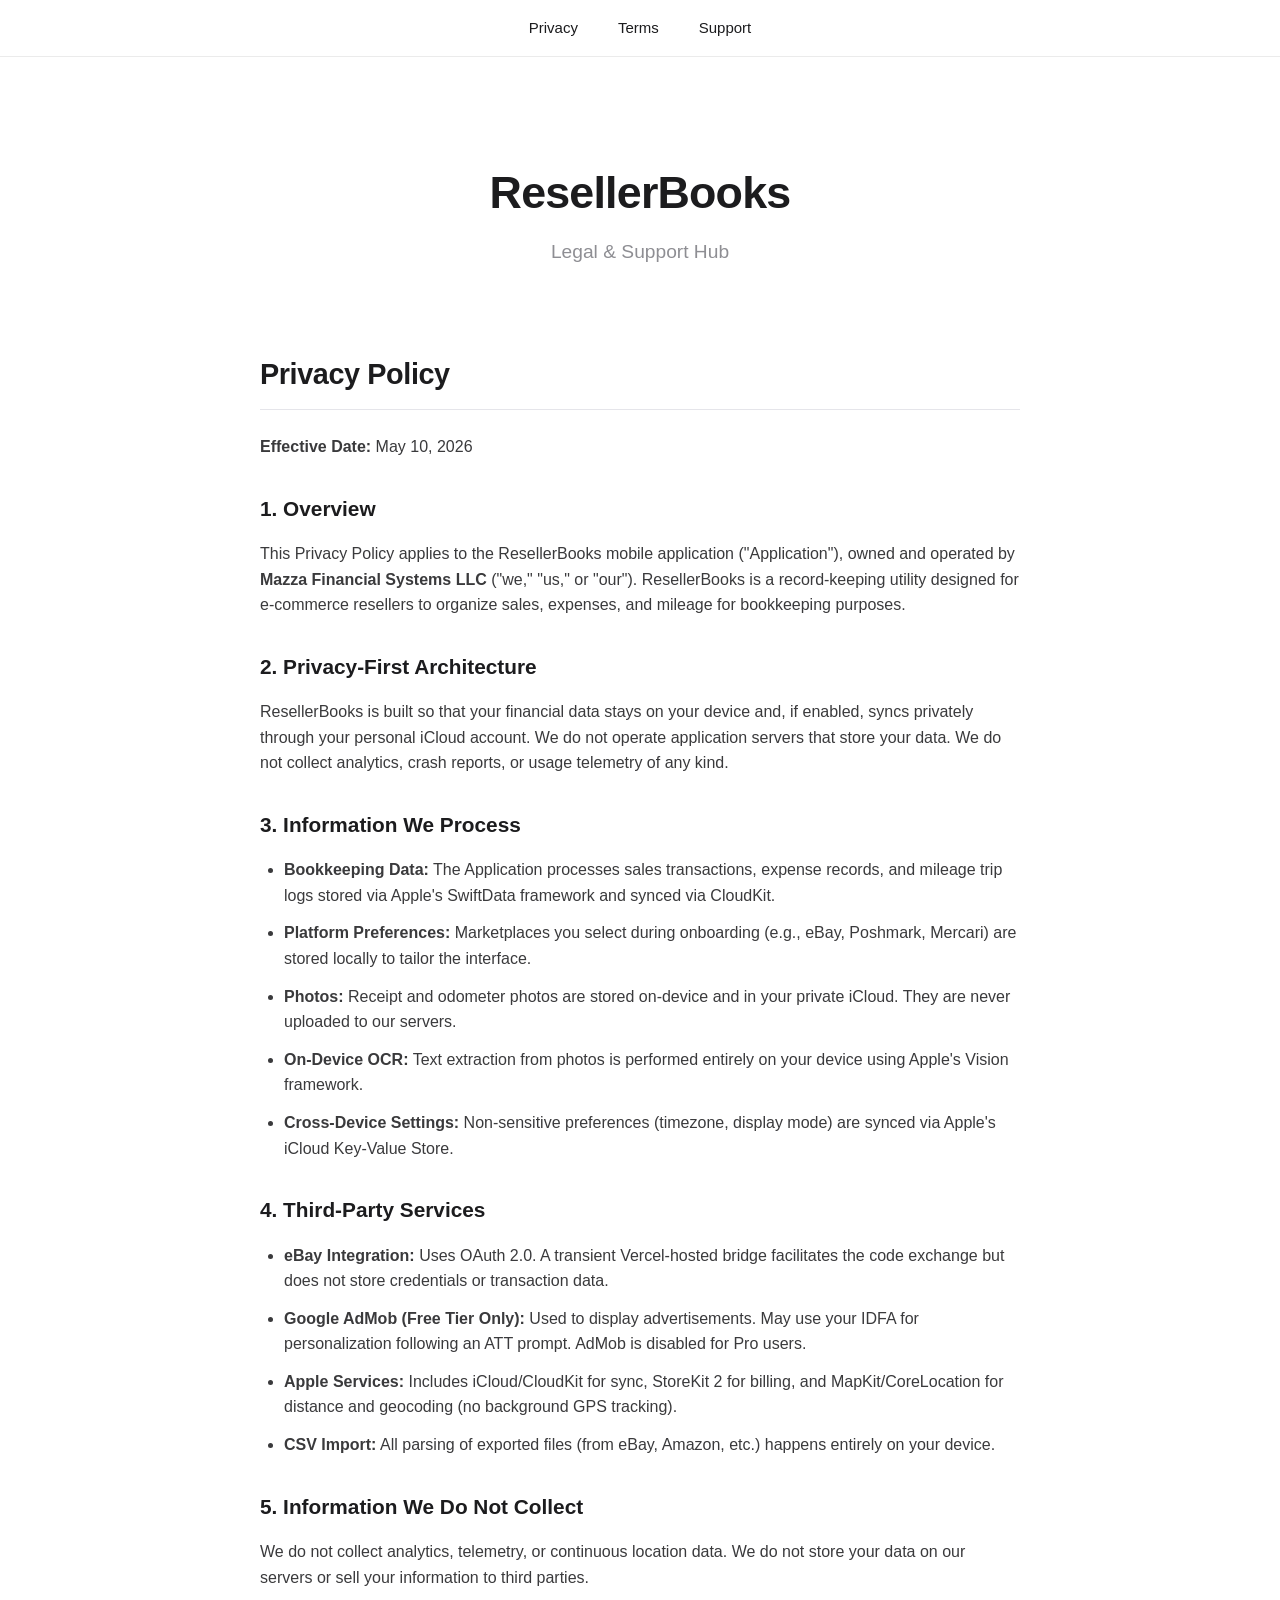
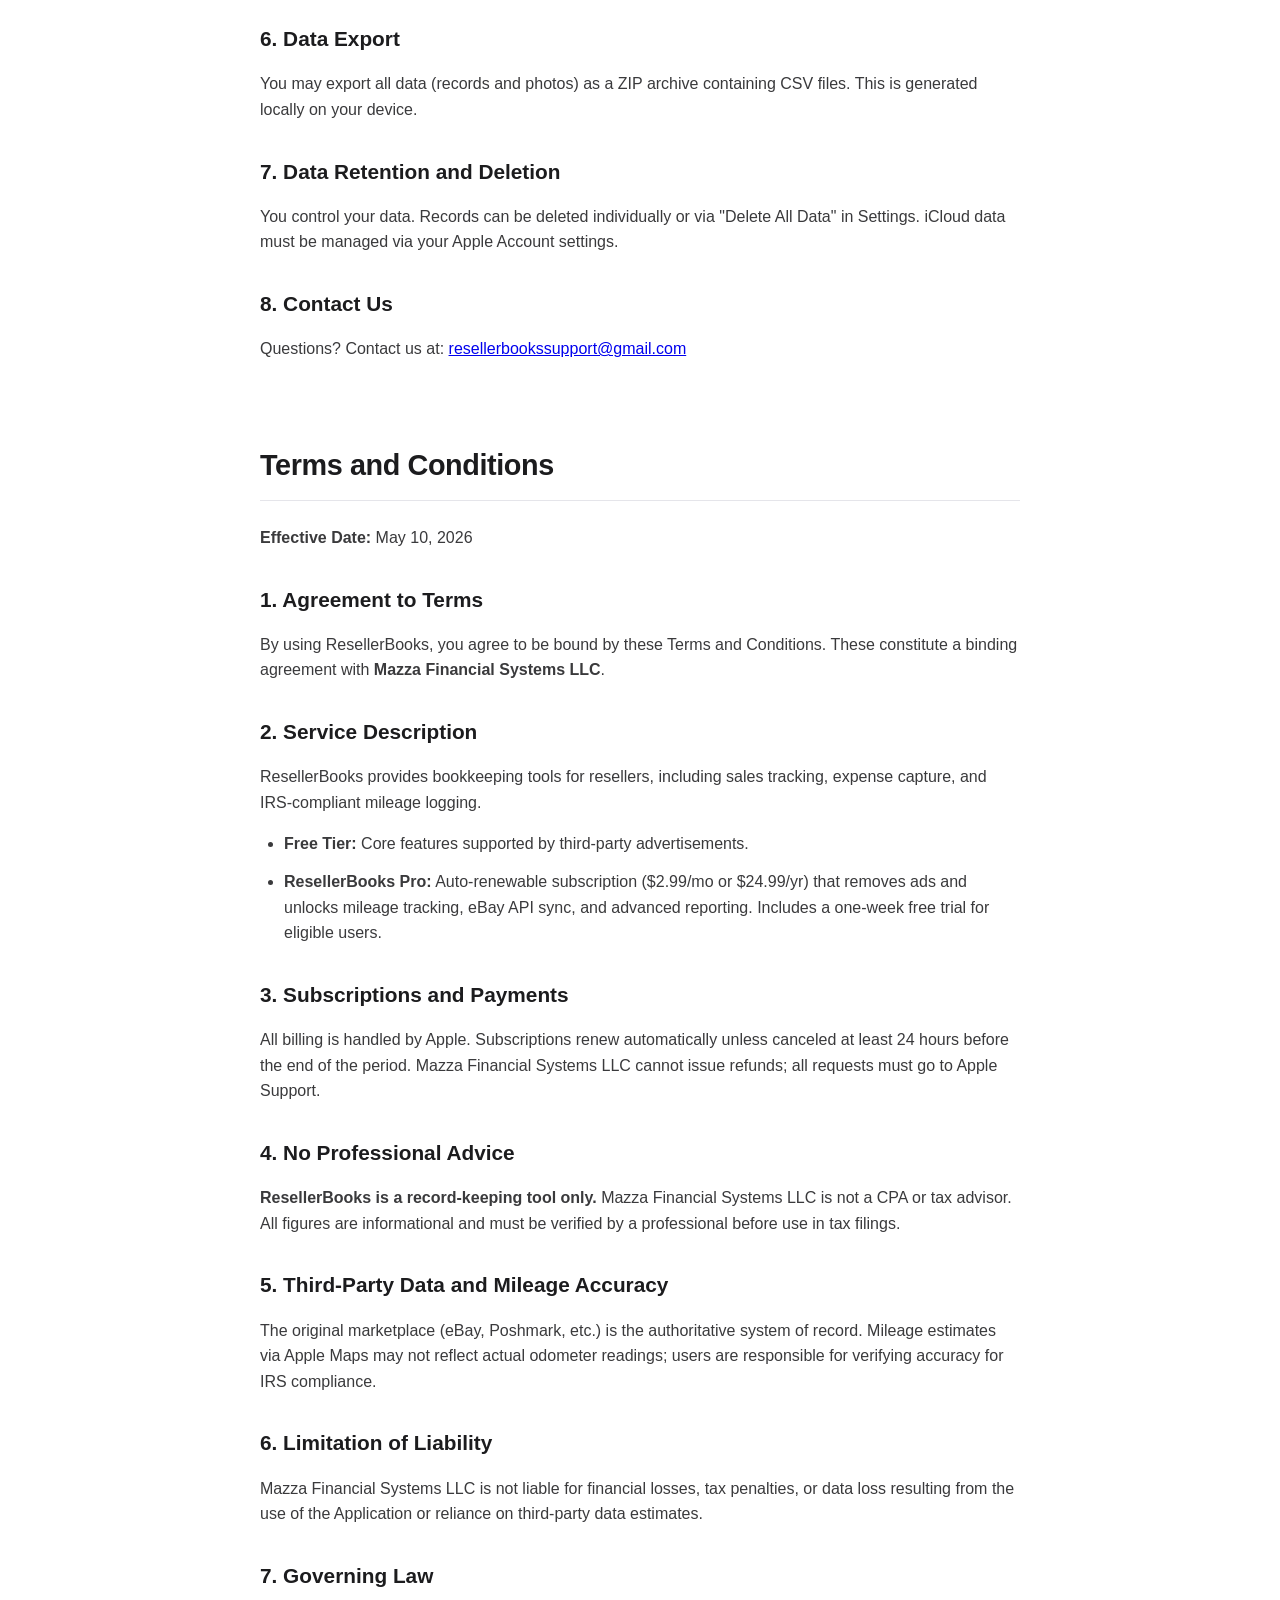
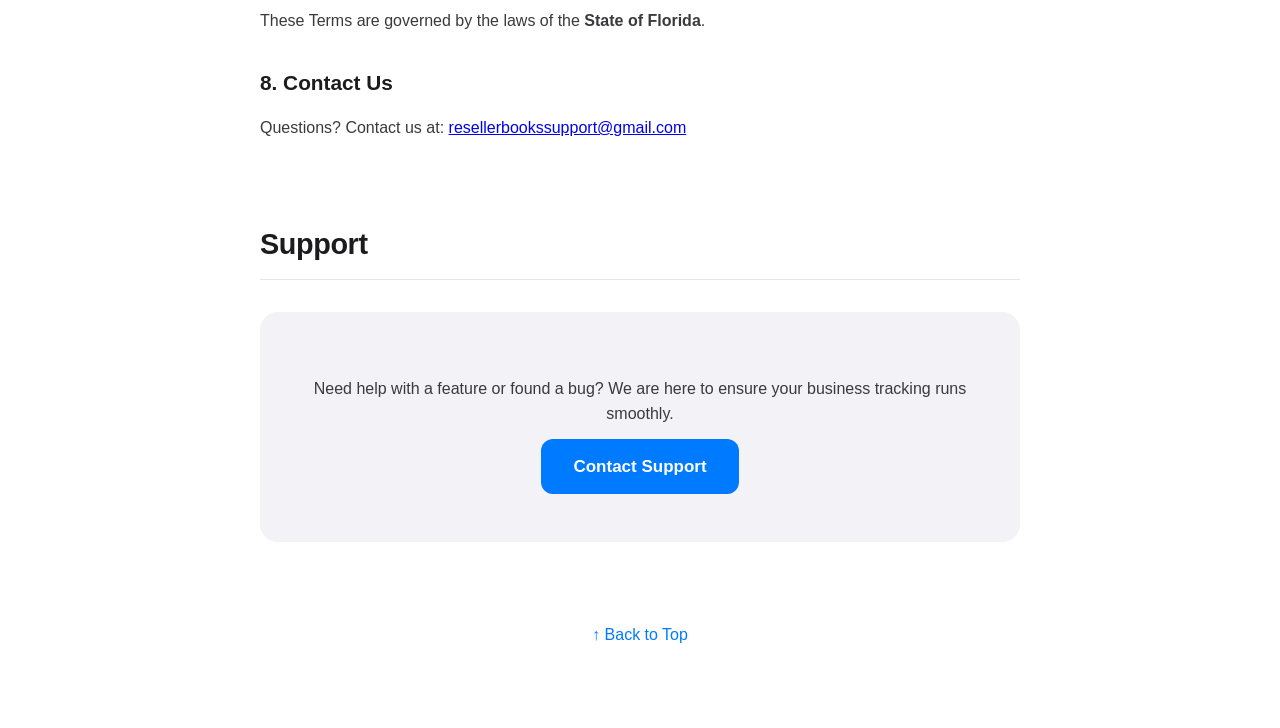
==== commit 77a2bfe5: "Update legal.html" ====
--- a/legal.html
+++ b/legal.html
@@ -14,12 +14,11 @@
             --border-color: #E5E5EA;
         }
 
-        /* Smooth scrolling for anchor links */
+        /* Smooth scrolling */
         html {
             scroll-behavior: smooth;
         }
 
-        /* Base iOS Typography and Styling */
         body {
             font-family: -apple-system, BlinkMacSystemFont, "San Francisco", "Segoe UI", Roboto, Helvetica, Arial, sans-serif;
             margin: 0;
@@ -58,7 +57,6 @@
             color: var(--ios-blue);
         }
 
-        /* Content Layout */
         .container {
             max-width: 760px;
             margin: 0 auto;
@@ -104,39 +102,17 @@
             color: #1C1C1E;
         }
 
-        h4 {
-            font-size: 1.1em;
-            font-weight: 600;
-            margin: 24px 0 12px 0;
+        p, li {
             color: #3A3A3C;
-        }
-
-        p {
-            color: #3A3A3C;
-            margin-bottom: 20px;
             font-size: 16px;
+            margin-bottom: 12px;
         }
 
         ul {
             margin-bottom: 20px;
             padding-left: 24px;
-            color: #3A3A3C;
-        }
-
-        li {
-            margin-bottom: 8px;
-        }
-
-        a {
-            color: var(--ios-blue);
-            text-decoration: none;
-        }
-
-        a:hover {
-            text-decoration: underline;
-        }
-
-        /* Support Section Specifics */
+        }
+
         .support-box {
             background: var(--bg-color);
             border-radius: 18px;
@@ -145,33 +121,22 @@
             margin-top: 32px;
         }
 
-        .support-box p {
-            margin-bottom: 32px;
-            color: var(--text-main);
-        }
-
-        /* Prominent iOS Button */
         .button {
             display: inline-block;
             background-color: var(--ios-blue);
             color: #ffffff;
-            text-decoration: none !important;
+            text-decoration: none;
             padding: 14px 32px;
             border-radius: 12px;
             font-size: 17px;
             font-weight: 600;
-            transition: opacity 0.2s ease, transform 0.1s ease;
+            transition: opacity 0.2s ease;
         }
 
         .button:hover {
             opacity: 0.85;
         }
 
-        .button:active {
-            transform: scale(0.97);
-        }
-
-        /* Back to Top Functionality */
         .back-to-top {
             display: block;
             text-align: center;
@@ -179,7 +144,6 @@
             color: var(--ios-blue);
             text-decoration: none;
             font-weight: 500;
-            font-size: 15px;
         }
     </style>
 </head>
@@ -202,35 +166,39 @@
             <p><strong>Effective Date:</strong> May 10, 2026</p>
 
             <h3>1. Overview</h3>
-            <p>This Privacy Policy applies to the <strong>ResellerBooks</strong> application ("Application"), owned and operated by <strong>Mazza Financial Systems LLC</strong>. ResellerBooks is a record-keeping utility designed specifically for e-commerce resellers to organize business records, expenses, and mileage.</p>
-
-            <h3>2. Information Collection and Use</h3>
-            <p>ResellerBooks is built with a "privacy-first" architecture. Most data remains local to your device or within your personal iCloud storage.</p>
+            <p>This Privacy Policy applies to the ResellerBooks mobile application ("Application"), owned and operated by <strong>Mazza Financial Systems LLC</strong> ("we," "us," or "our"). ResellerBooks is a record-keeping utility designed for e-commerce resellers to organize sales, expenses, and mileage for bookkeeping purposes.</p>
+
+            <h3>2. Privacy-First Architecture</h3>
+            <p>ResellerBooks is built so that your financial data stays on your device and, if enabled, syncs privately through your personal iCloud account. We do not operate application servers that store your data. We do not collect analytics, crash reports, or usage telemetry of any kind.</p>
+
+            <h3>3. Information We Process</h3>
             <ul>
-                <li><strong>Bookkeeping Data:</strong> We process sales data, expense records, and mileage logs ("Audit-Proof Mileage Log") to provide core features.</li>
-                <li><strong>On-Device Processing:</strong> Images of receipts or odometers are processed locally using Apple's on-device OCR. We do not send these images to external servers for processing.</li>
-                <li><strong>Imported Data:</strong> We process data from CSV files and API connections (e.g., eBay) only to display and calculate records within the Application.</li>
+                <li><strong>Bookkeeping Data:</strong> The Application processes sales transactions, expense records, and mileage trip logs stored via Apple's SwiftData framework and synced via CloudKit.</li>
+                <li><strong>Platform Preferences:</strong> Marketplaces you select during onboarding (e.g., eBay, Poshmark, Mercari) are stored locally to tailor the interface.</li>
+                <li><strong>Photos:</strong> Receipt and odometer photos are stored on-device and in your private iCloud. They are never uploaded to our servers.</li>
+                <li><strong>On-Device OCR:</strong> Text extraction from photos is performed entirely on your device using Apple's Vision framework.</li>
+                <li><strong>Cross-Device Settings:</strong> Non-sensitive preferences (timezone, display mode) are synced via Apple's iCloud Key-Value Store.</li>
             </ul>
 
-            <h3>3. Advertising (Free Version Only)</h3>
-            <p>The free version of the Application uses <strong>Google AdMob</strong> to serve advertisements.</p>
+            <h3>4. Third-Party Services</h3>
             <ul>
-                <li><strong>IDFA Tracking:</strong> AdMob may use your Apple Identifier for Advertisers (IDFA) to provide personalized ads. The Application will request your permission via the App Tracking Transparency (ATT) prompt.</li>
-                <li><strong>Pro Tier:</strong> Users who upgrade to <strong>ResellerBooks Pro</strong> will have advertisements disabled, and the AdMob SDK will cease active tracking for advertising purposes.</li>
+                <li><strong>eBay Integration:</strong> Uses OAuth 2.0. A transient Vercel-hosted bridge facilitates the code exchange but does not store credentials or transaction data.</li>
+                <li><strong>Google AdMob (Free Tier Only):</strong> Used to display advertisements. May use your IDFA for personalization following an ATT prompt. AdMob is disabled for Pro users.</li>
+                <li><strong>Apple Services:</strong> Includes iCloud/CloudKit for sync, StoreKit 2 for billing, and MapKit/CoreLocation for distance and geocoding (no background GPS tracking).</li>
+                <li><strong>CSV Import:</strong> All parsing of exported files (from eBay, Amazon, etc.) happens entirely on your device.</li>
             </ul>
 
-            <h3>4. Third-Party Integrations and Services</h3>
-            <ul>
-                <li><strong>eBay Integration:</strong> We use OAuth 2.0 for secure data syncing. Your credentials are never shared with or stored by the Application.</li>
-                <li><strong>Apple Services:</strong> We utilize <strong>iCloud/CloudKit</strong> for data syncing and <strong>StoreKit 2</strong> for managing Pro subscriptions and billing.</li>
-                <li><strong>Location Services:</strong> Address lookups for mileage tracking utilize <strong>Apple MapKit</strong>. No background GPS tracking is performed.</li>
-            </ul>
-
-            <h3>5. Data Retention and Deletion</h3>
-            <p>You control your data. You may delete individual entries or use the "Delete All Data" feature in settings. To remove data synced to iCloud, you must manage your storage via your Apple Account settings.</p>
-
-            <h3>6. Contact Us</h3>
-            <p>If you have questions about privacy, contact: <a href="mailto:resellerbookssupport@gmail.com">resellerbookssupport@gmail.com</a></p>
+            <h3>5. Information We Do Not Collect</h3>
+            <p>We do not collect analytics, telemetry, or continuous location data. We do not store your data on our servers or sell your information to third parties.</p>
+
+            <h3>6. Data Export</h3>
+            <p>You may export all data (records and photos) as a ZIP archive containing CSV files. This is generated locally on your device.</p>
+
+            <h3>7. Data Retention and Deletion</h3>
+            <p>You control your data. Records can be deleted individually or via "Delete All Data" in Settings. iCloud data must be managed via your Apple Account settings.</p>
+
+            <h3>8. Contact Us</h3>
+            <p>Questions? Contact us at: <a href="mailto:resellerbookssupport@gmail.com">resellerbookssupport@gmail.com</a></p>
         </section>
 
         <section id="terms">
@@ -238,39 +206,38 @@
             <p><strong>Effective Date:</strong> May 10, 2026</p>
 
             <h3>1. Agreement to Terms</h3>
-            <p>By downloading, accessing, or using ResellerBooks, you agree to be bound by these Terms and Conditions. These terms constitute a legally binding agreement between you and <strong>Mazza Financial Systems LLC</strong>.</p>
-
-            <h3>2. Service Description and Tiers</h3>
-            <p>ResellerBooks provides bookkeeping tools including the <strong>Universal CSV Parser</strong> and <strong>Profit Pulse Dashboard</strong>.</p>
+            <p>By using ResellerBooks, you agree to be bound by these Terms and Conditions. These constitute a binding agreement with <strong>Mazza Financial Systems LLC</strong>.</p>
+
+            <h3>2. Service Description</h3>
+            <p>ResellerBooks provides bookkeeping tools for resellers, including sales tracking, expense capture, and IRS-compliant mileage logging.</p>
             <ul>
-                <li><strong>Free Tier:</strong> Provides basic ledger features supported by third-party advertisements.</li>
-                <li><strong>ResellerBooks Pro:</strong> An auto-renewable subscription that removes advertisements and unlocks advanced reporting features.</li>
+                <li><strong>Free Tier:</strong> Core features supported by third-party advertisements.</li>
+                <li><strong>ResellerBooks Pro:</strong> Auto-renewable subscription ($2.99/mo or $24.99/yr) that removes ads and unlocks mileage tracking, eBay API sync, and advanced reporting. Includes a one-week free trial for eligible users.</li>
             </ul>
 
             <h3>3. Subscriptions and Payments</h3>
-            <ul>
-                <li>All billing and payment processing are handled exclusively by <strong>Apple via the App Store</strong>.</li>
-                <li>Subscriptions renew automatically unless canceled at least 24 hours prior to the end of the current period.</li>
-                <li>Mazza Financial Systems LLC does not have the authority to issue refunds; all refund requests must be directed to Apple Support.</li>
-            </ul>
-
-            <h3>4. No Professional Advice Disclaimer</h3>
-            <p><strong>ResellerBooks is a record-keeping tool only.</strong> Mazza Financial Systems LLC is not a Certified Public Accountant (CPA) or tax professional. The Application does not provide tax, legal, or financial advice. All calculations, including estimated "Net Cash Profit" and mileage deductions, should be verified by a qualified professional before filing any tax returns.</p>
-
-            <h3>5. Limitation of Liability</h3>
-            <p>To the maximum extent permitted by law, Mazza Financial Systems LLC shall not be liable for any financial losses, tax penalties, or data loss resulting from the use of the Application or inaccuracies in data imported from third-party platforms (eBay, Poshmark, Mercari, etc.).</p>
-
-            <h3>6. Governing Law</h3>
-            <p>These terms are governed by the laws of the <strong>State of Florida</strong>, without regard to its conflict of law provisions.</p>
-
-            <h3>7. Contact Us</h3>
-            <p>If you have questions regarding these terms, please contact: <a href="mailto:resellerbookssupport@gmail.com">resellerbookssupport@gmail.com</a></p>
+            <p>All billing is handled by Apple. Subscriptions renew automatically unless canceled at least 24 hours before the end of the period. Mazza Financial Systems LLC cannot issue refunds; all requests must go to Apple Support.</p>
+
+            <h3>4. No Professional Advice</h3>
+            <p><strong>ResellerBooks is a record-keeping tool only.</strong> Mazza Financial Systems LLC is not a CPA or tax advisor. All figures are informational and must be verified by a professional before use in tax filings.</p>
+
+            <h3>5. Third-Party Data and Mileage Accuracy</h3>
+            <p>The original marketplace (eBay, Poshmark, etc.) is the authoritative system of record. Mileage estimates via Apple Maps may not reflect actual odometer readings; users are responsible for verifying accuracy for IRS compliance.</p>
+
+            <h3>6. Limitation of Liability</h3>
+            <p>Mazza Financial Systems LLC is not liable for financial losses, tax penalties, or data loss resulting from the use of the Application or reliance on third-party data estimates.</p>
+
+            <h3>7. Governing Law</h3>
+            <p>These Terms are governed by the laws of the <strong>State of Florida</strong>.</p>
+
+            <h3>8. Contact Us</h3>
+            <p>Questions? Contact us at: <a href="mailto:resellerbookssupport@gmail.com">resellerbookssupport@gmail.com</a></p>
         </section>
 
         <section id="support">
             <h2>Support</h2>
             <div class="support-box">
-                <p>Welcome to the official support hub for ResellerBooks users. Whether you have a question about a feature, need help troubleshooting an issue, or want to report a bug, we are here to help ensure your business tracking runs smoothly.</p>
+                <p>Need help with a feature or found a bug? We are here to ensure your business tracking runs smoothly.</p>
                 <a href="mailto:resellerbookssupport@gmail.com" class="button">Contact Support</a>
             </div>
         </section>
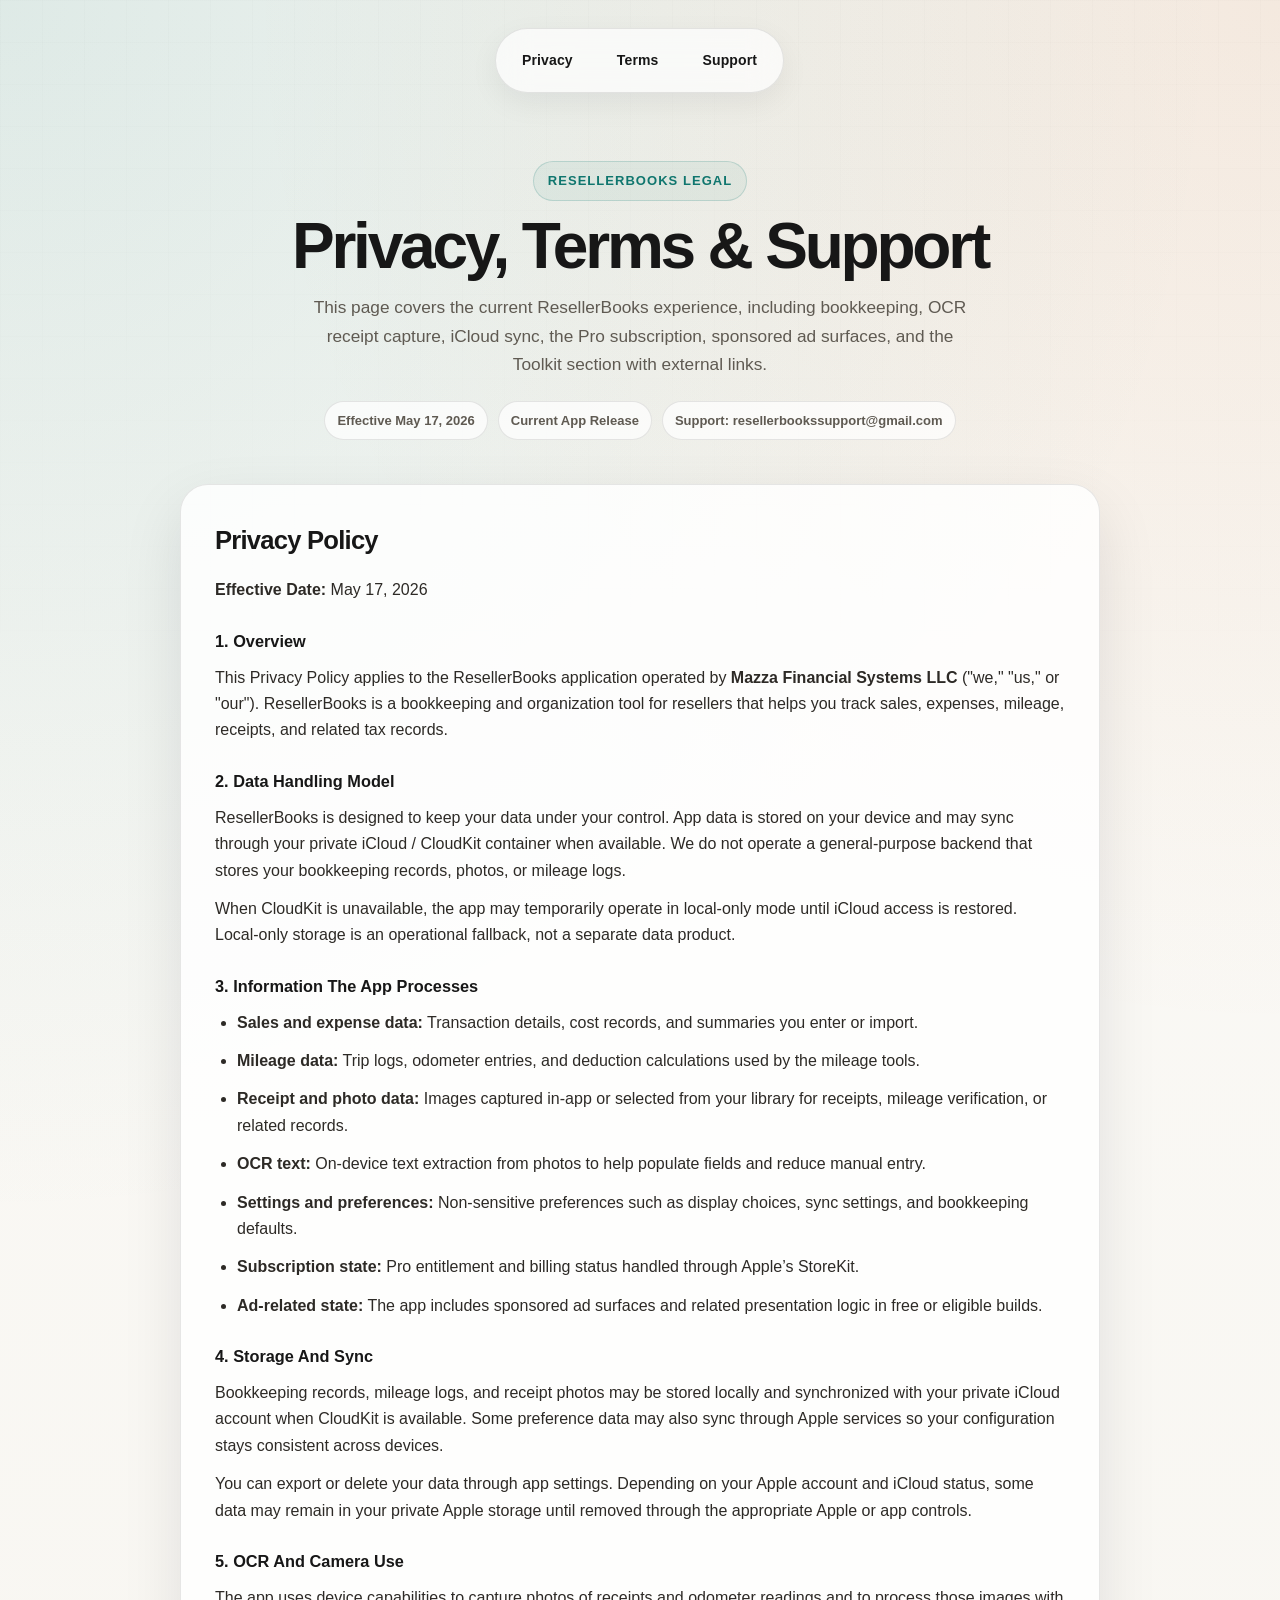
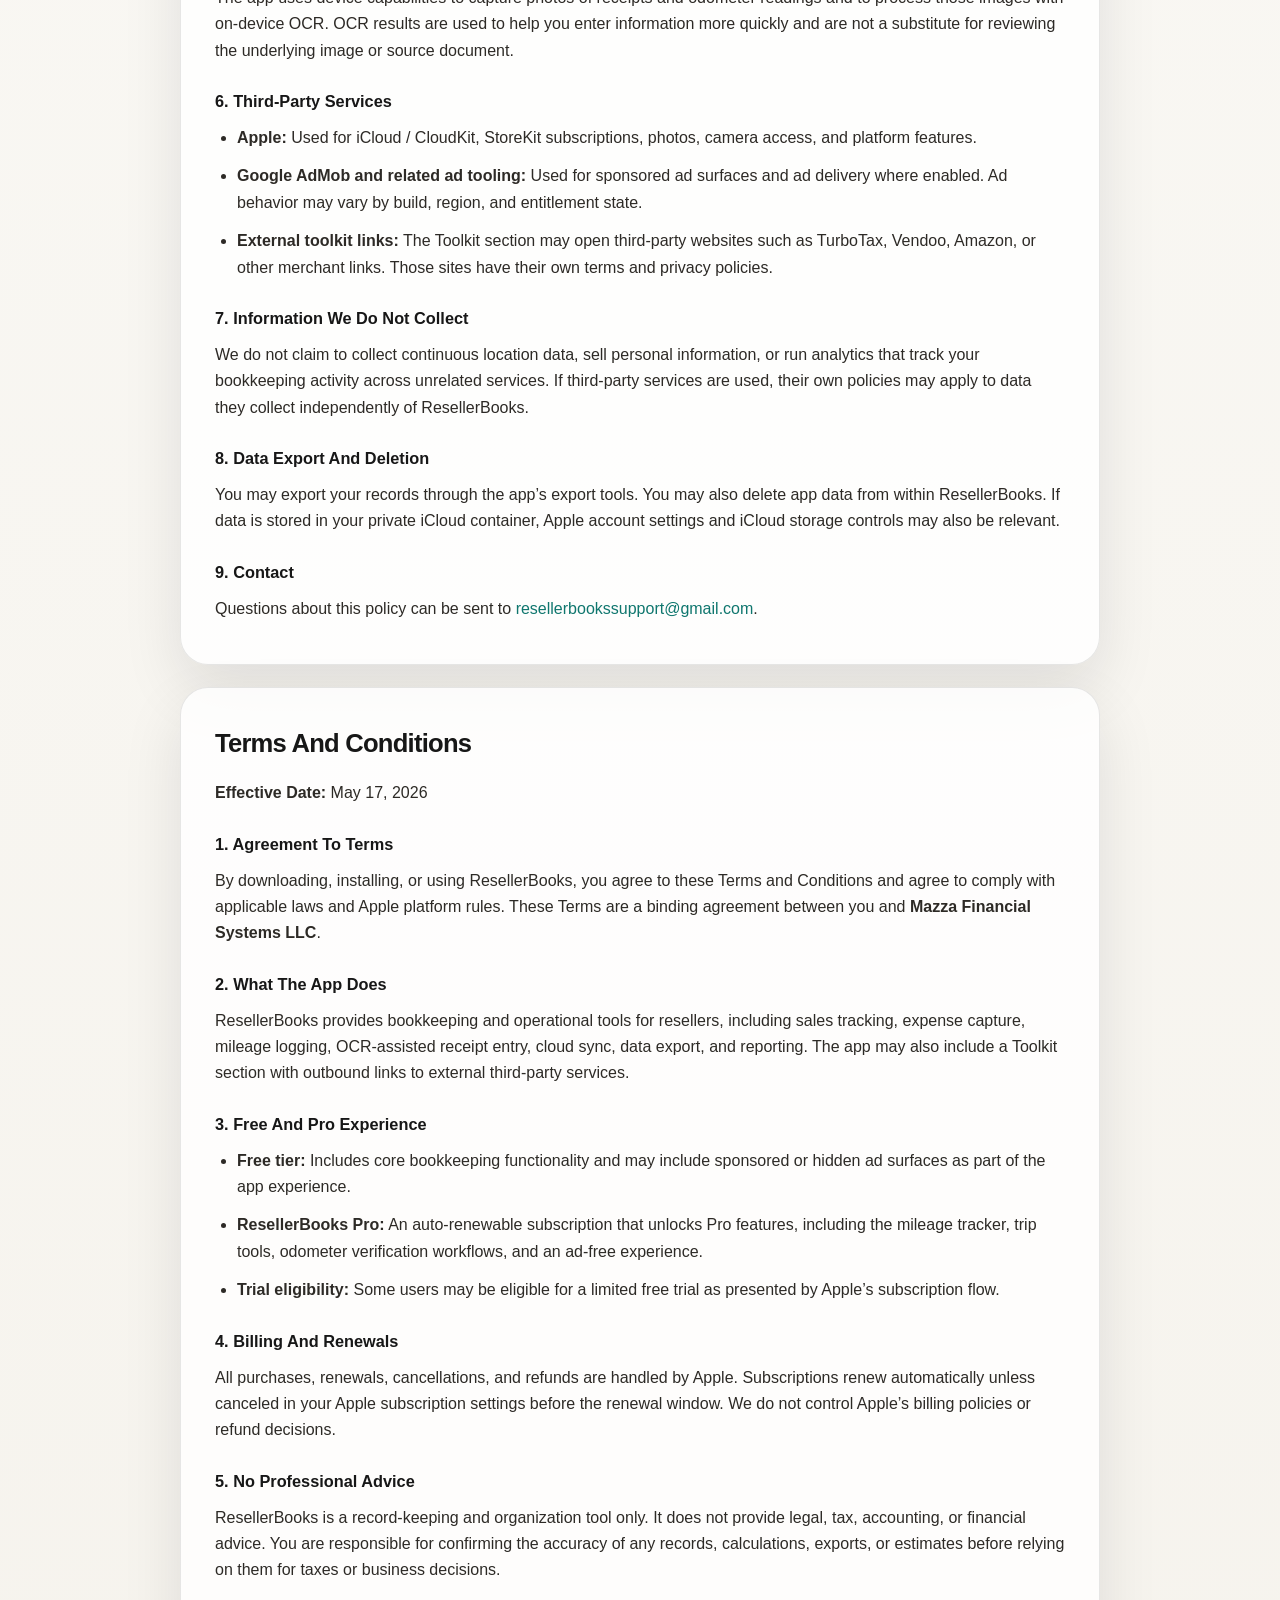
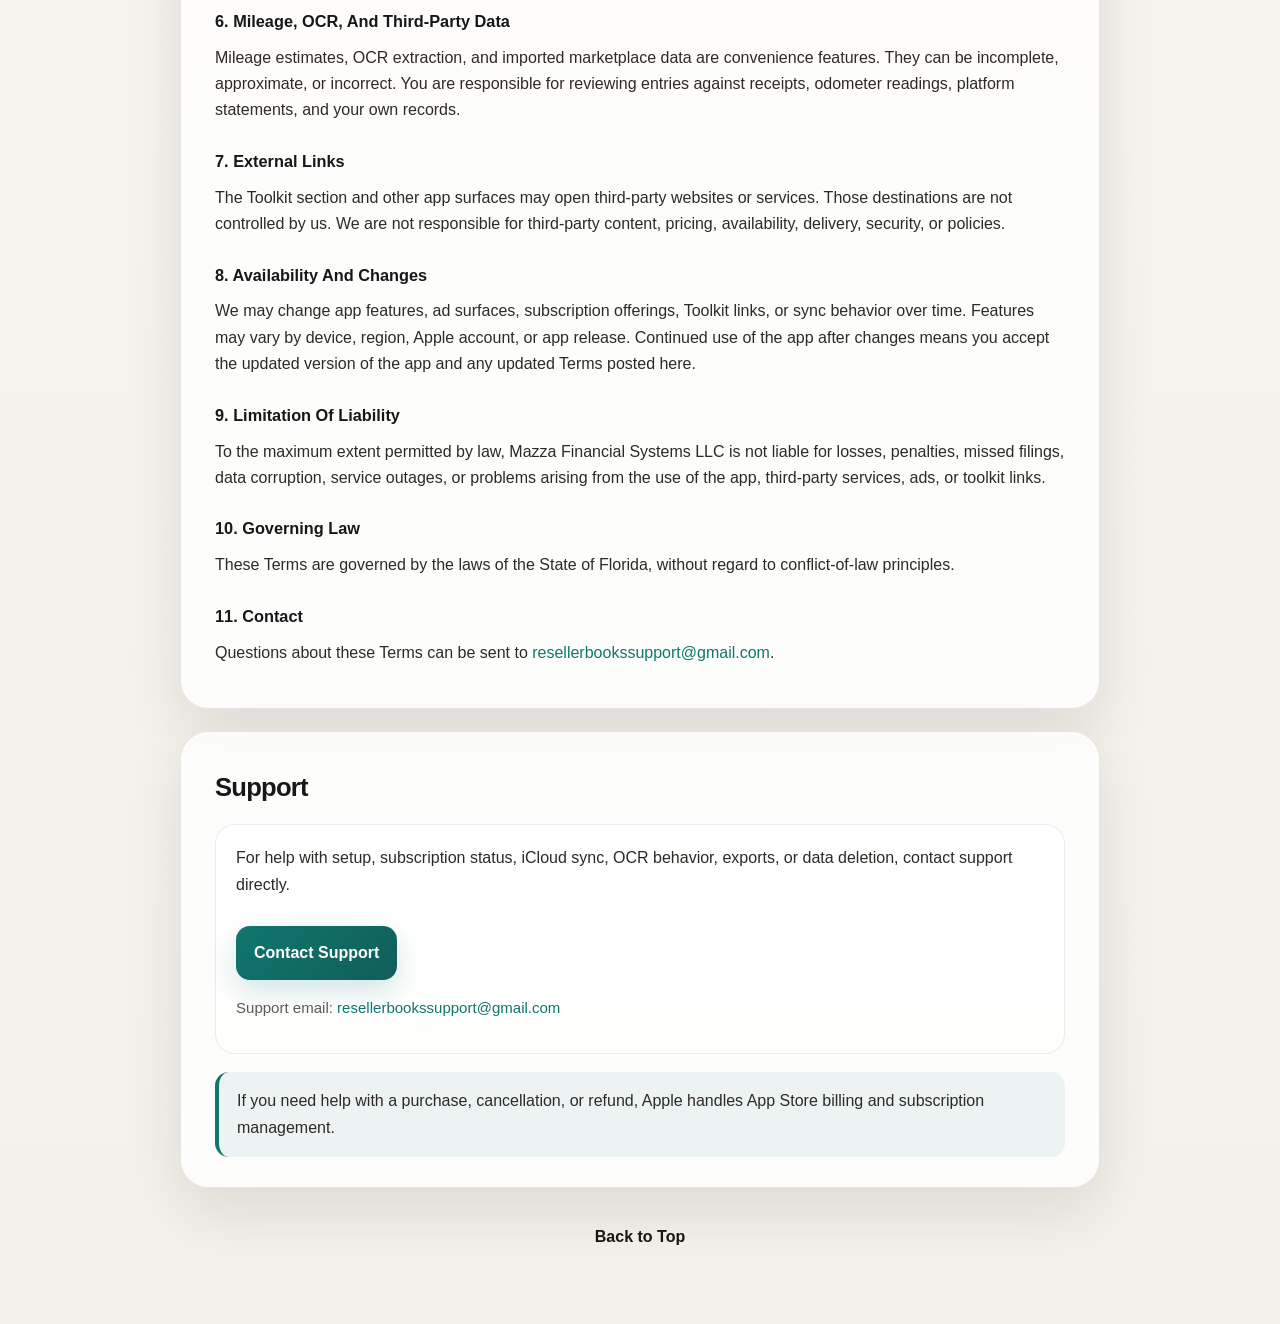
==== commit b2c764c1: "Update legal.html V6" ====
--- a/legal.html
+++ b/legal.html
@@ -5,245 +5,480 @@
     <meta name="viewport" content="width=device-width, initial-scale=1.0">
     <title>ResellerBooks | Privacy, Terms & Support</title>
     <style>
-        /* iOS Color Palette & Base Variables */
         :root {
-            --ios-blue: #007AFF;
-            --bg-color: #F2F2F7;
-            --text-main: #1C1C1E;
-            --text-secondary: #8E8E93;
-            --border-color: #E5E5EA;
-        }
-
-        /* Smooth scrolling */
+            --bg: #f4f1ea;
+            --card: rgba(255, 255, 255, 0.82);
+            --ink: #171717;
+            --muted: #5f5a52;
+            --line: rgba(23, 23, 23, 0.10);
+            --accent: #0f766e;
+            --accent-2: #b45309;
+            --shadow: 0 24px 60px rgba(24, 24, 27, 0.10);
+            --radius-xl: 28px;
+            --radius-lg: 20px;
+            --radius-md: 14px;
+            --max-width: 920px;
+        }
+
         html {
             scroll-behavior: smooth;
         }
 
         body {
-            font-family: -apple-system, BlinkMacSystemFont, "San Francisco", "Segoe UI", Roboto, Helvetica, Arial, sans-serif;
             margin: 0;
-            padding: 0;
-            background-color: #ffffff;
-            color: var(--text-main);
-            line-height: 1.6;
+            color: var(--ink);
+            background:
+                radial-gradient(circle at top left, rgba(15, 118, 110, 0.12), transparent 26%),
+                radial-gradient(circle at top right, rgba(180, 83, 9, 0.10), transparent 22%),
+                linear-gradient(180deg, #fbfaf7 0%, var(--bg) 100%);
+            font-family: -apple-system, BlinkMacSystemFont, "Segoe UI", Roboto, Helvetica, Arial, sans-serif;
+            line-height: 1.65;
             -webkit-font-smoothing: antialiased;
-        }
-
-        /* Sticky Blurred Navigation */
-        nav {
+            text-rendering: optimizeLegibility;
+        }
+
+        body::before {
+            content: "";
+            position: fixed;
+            inset: 0;
+            pointer-events: none;
+            background-image:
+                linear-gradient(rgba(23, 23, 23, 0.02) 1px, transparent 1px),
+                linear-gradient(90deg, rgba(23, 23, 23, 0.02) 1px, transparent 1px);
+            background-size: 42px 42px;
+            mask-image: linear-gradient(180deg, rgba(0, 0, 0, 0.55), transparent 86%);
+        }
+
+        a {
+            color: var(--accent);
+            text-decoration: none;
+        }
+
+        a:hover {
+            text-decoration: underline;
+        }
+
+        .page {
+            position: relative;
+            max-width: var(--max-width);
+            margin: 0 auto;
+            padding: 28px 20px 64px;
+        }
+
+        .nav {
             position: sticky;
-            top: 0;
-            width: 100%;
-            background: rgba(255, 255, 255, 0.75);
-            backdrop-filter: blur(12px);
-            -webkit-backdrop-filter: blur(12px);
-            border-bottom: 1px solid rgba(0, 0, 0, 0.08);
-            z-index: 1000;
+            top: 14px;
+            z-index: 20;
             display: flex;
             justify-content: center;
-            padding: 16px 0;
-        }
-
-        nav a {
-            margin: 0 20px;
+            gap: 12px;
+            margin: 0 auto 26px;
+            padding: 10px;
+            width: fit-content;
+            border: 1px solid var(--line);
+            border-radius: 999px;
+            background: rgba(255, 255, 255, 0.70);
+            backdrop-filter: blur(16px);
+            -webkit-backdrop-filter: blur(16px);
+            box-shadow: 0 10px 30px rgba(17, 24, 39, 0.06);
+        }
+
+        .nav a {
+            padding: 10px 16px;
+            border-radius: 999px;
+            color: var(--ink);
+            font-size: 14px;
+            font-weight: 600;
+            letter-spacing: 0.01em;
+        }
+
+        .nav a:hover {
+            background: rgba(15, 118, 110, 0.08);
             text-decoration: none;
-            color: var(--text-main);
-            font-weight: 500;
-            font-size: 15px;
-            transition: color 0.2s ease;
-        }
-
-        nav a:hover {
-            color: var(--ios-blue);
-        }
-
-        .container {
-            max-width: 760px;
-            margin: 0 auto;
-            padding: 60px 24px;
-        }
-
-        header {
+        }
+
+        .hero {
+            padding: 42px 18px 26px;
             text-align: center;
-            padding: 40px 0 60px;
+        }
+
+        .eyebrow {
+            display: inline-flex;
+            align-items: center;
+            gap: 8px;
+            margin-bottom: 14px;
+            padding: 8px 14px;
+            border: 1px solid rgba(15, 118, 110, 0.18);
+            border-radius: 999px;
+            background: rgba(15, 118, 110, 0.06);
+            color: var(--accent);
+            font-size: 13px;
+            font-weight: 700;
+            letter-spacing: 0.08em;
+            text-transform: uppercase;
         }
 
         h1 {
-            font-size: 2.8em;
+            margin: 0;
+            font-size: clamp(2.5rem, 5vw, 4.5rem);
+            line-height: 0.98;
+            letter-spacing: -0.05em;
+        }
+
+        .subtitle {
+            max-width: 680px;
+            margin: 16px auto 0;
+            color: var(--muted);
+            font-size: 1.08rem;
+        }
+
+        .meta-row {
+            display: flex;
+            flex-wrap: wrap;
+            justify-content: center;
+            gap: 10px;
+            margin-top: 22px;
+        }
+
+        .meta-pill {
+            padding: 8px 12px;
+            border: 1px solid var(--line);
+            border-radius: 999px;
+            background: rgba(255, 255, 255, 0.72);
+            color: var(--muted);
+            font-size: 13px;
+            font-weight: 600;
+        }
+
+        .grid {
+            display: grid;
+            grid-template-columns: 1fr;
+            gap: 18px;
+            margin-top: 18px;
+        }
+
+        section {
+            border: 1px solid var(--line);
+            border-radius: var(--radius-xl);
+            background: var(--card);
+            box-shadow: var(--shadow);
+            overflow: hidden;
+            animation: fadeUp 420ms ease-out both;
+        }
+
+        .section-inner {
+            padding: 28px 24px;
+        }
+
+        h2 {
+            margin: 0 0 16px;
+            font-size: 1.6rem;
+            letter-spacing: -0.03em;
+        }
+
+        h3 {
+            margin: 24px 0 10px;
+            font-size: 1.02rem;
+        }
+
+        p, li {
+            margin: 0 0 12px;
+            color: #2d2a26;
+            font-size: 1rem;
+        }
+
+        ul {
+            margin: 0 0 14px;
+            padding-left: 22px;
+        }
+
+        .callout {
+            margin: 18px 0 0;
+            padding: 16px 18px;
+            border-left: 4px solid var(--accent);
+            border-radius: 14px;
+            background: rgba(15, 118, 110, 0.07);
+        }
+
+        .support-box {
+            display: grid;
+            gap: 16px;
+            justify-items: start;
+            padding: 20px;
+            border-radius: var(--radius-lg);
+            background: linear-gradient(180deg, rgba(255, 255, 255, 0.92), rgba(255, 255, 255, 0.70));
+            border: 1px solid rgba(23, 23, 23, 0.08);
+        }
+
+        .button {
+            display: inline-flex;
+            align-items: center;
+            justify-content: center;
+            padding: 14px 18px;
+            border-radius: 14px;
+            background: linear-gradient(135deg, var(--accent), #115e59);
+            color: white;
             font-weight: 700;
-            letter-spacing: -0.8px;
-            margin: 0 0 8px 0;
-        }
-
-        .subtitle {
-            color: var(--text-secondary);
-            font-size: 1.2em;
-            font-weight: 400;
-            margin: 0;
-        }
-
-        section {
-            margin-bottom: 80px;
-        }
-
-        h2 {
-            font-size: 1.8em;
-            font-weight: 600;
-            letter-spacing: -0.4px;
-            margin-bottom: 24px;
-            border-bottom: 1px solid var(--border-color);
-            padding-bottom: 12px;
-        }
-
-        h3 {
-            font-size: 1.3em;
-            font-weight: 600;
-            margin: 32px 0 16px 0;
-            color: #1C1C1E;
-        }
-
-        p, li {
-            color: #3A3A3C;
-            font-size: 16px;
-            margin-bottom: 12px;
-        }
-
-        ul {
-            margin-bottom: 20px;
-            padding-left: 24px;
-        }
-
-        .support-box {
-            background: var(--bg-color);
-            border-radius: 18px;
-            padding: 48px 32px;
-            text-align: center;
-            margin-top: 32px;
-        }
-
-        .button {
-            display: inline-block;
-            background-color: var(--ios-blue);
-            color: #ffffff;
+            box-shadow: 0 12px 28px rgba(15, 118, 110, 0.18);
+        }
+
+        .button:hover {
             text-decoration: none;
-            padding: 14px 32px;
-            border-radius: 12px;
-            font-size: 17px;
-            font-weight: 600;
-            transition: opacity 0.2s ease;
-        }
-
-        .button:hover {
-            opacity: 0.85;
+            filter: brightness(1.03);
         }
 
         .back-to-top {
             display: block;
-            text-align: center;
-            margin: 60px auto 20px;
-            color: var(--ios-blue);
+            margin: 26px auto 0;
+            width: fit-content;
+            padding: 10px 14px;
+            border-radius: 999px;
+            color: var(--ink);
+            font-weight: 700;
+        }
+
+        .back-to-top:hover {
+            background: rgba(23, 23, 23, 0.05);
             text-decoration: none;
-            font-weight: 500;
+        }
+
+        .small {
+            color: var(--muted);
+            font-size: 0.94rem;
+        }
+
+        @keyframes fadeUp {
+            from {
+                opacity: 0;
+                transform: translateY(10px);
+            }
+            to {
+                opacity: 1;
+                transform: translateY(0);
+            }
+        }
+
+        @media (min-width: 760px) {
+            .section-inner {
+                padding: 34px 34px 30px;
+            }
+
+            .grid {
+                gap: 22px;
+            }
+        }
+
+        @media (prefers-reduced-motion: reduce) {
+            html {
+                scroll-behavior: auto;
+            }
+
+            section {
+                animation: none;
+            }
         }
     </style>
 </head>
 <body id="top">
-
-    <nav>
-        <a href="#privacy">Privacy</a>
-        <a href="#terms">Terms</a>
-        <a href="#support">Support</a>
-    </nav>
-
-    <div class="container">
-        <header>
-            <h1>ResellerBooks</h1>
-            <p class="subtitle">Legal & Support Hub</p>
+    <div class="page">
+        <nav class="nav" aria-label="Section navigation">
+            <a href="#privacy">Privacy</a>
+            <a href="#terms">Terms</a>
+            <a href="#support">Support</a>
+        </nav>
+
+        <header class="hero">
+            <div class="eyebrow">ResellerBooks Legal</div>
+            <h1>Privacy, Terms & Support</h1>
+            <p class="subtitle">
+                This page covers the current ResellerBooks experience, including bookkeeping, OCR receipt capture,
+                iCloud sync, the Pro subscription, sponsored ad surfaces, and the Toolkit section with external links.
+            </p>
+            <div class="meta-row">
+                <span class="meta-pill">Effective May 17, 2026</span>
+                <span class="meta-pill">Current App Release</span>
+                <span class="meta-pill">Support: resellerbookssupport@gmail.com</span>
+            </div>
         </header>
 
-        <section id="privacy">
-            <h2>Privacy Policy</h2>
-            <p><strong>Effective Date:</strong> May 10, 2026</p>
-
-            <h3>1. Overview</h3>
-            <p>This Privacy Policy applies to the ResellerBooks mobile application ("Application"), owned and operated by <strong>Mazza Financial Systems LLC</strong> ("we," "us," or "our"). ResellerBooks is a record-keeping utility designed for e-commerce resellers to organize sales, expenses, and mileage for bookkeeping purposes.</p>
-
-            <h3>2. Privacy-First Architecture</h3>
-            <p>ResellerBooks is built so that your financial data stays on your device and, if enabled, syncs privately through your personal iCloud account. We do not operate application servers that store your data. We do not collect analytics, crash reports, or usage telemetry of any kind.</p>
-
-            <h3>3. Information We Process</h3>
-            <ul>
-                <li><strong>Bookkeeping Data:</strong> The Application processes sales transactions, expense records, and mileage trip logs stored via Apple's SwiftData framework and synced via CloudKit.</li>
-                <li><strong>Platform Preferences:</strong> Marketplaces you select during onboarding (e.g., eBay, Poshmark, Mercari) are stored locally to tailor the interface.</li>
-                <li><strong>Photos:</strong> Receipt and odometer photos are stored on-device and in your private iCloud. They are never uploaded to our servers.</li>
-                <li><strong>On-Device OCR:</strong> Text extraction from photos is performed entirely on your device using Apple's Vision framework.</li>
-                <li><strong>Cross-Device Settings:</strong> Non-sensitive preferences (timezone, display mode) are synced via Apple's iCloud Key-Value Store.</li>
-            </ul>
-
-            <h3>4. Third-Party Services</h3>
-            <ul>
-                <li><strong>eBay Integration:</strong> Uses OAuth 2.0. A transient Vercel-hosted bridge facilitates the code exchange but does not store credentials or transaction data.</li>
-                <li><strong>Google AdMob (Free Tier Only):</strong> Used to display advertisements. May use your IDFA for personalization following an ATT prompt. AdMob is disabled for Pro users.</li>
-                <li><strong>Apple Services:</strong> Includes iCloud/CloudKit for sync, StoreKit 2 for billing, and MapKit/CoreLocation for distance and geocoding (no background GPS tracking).</li>
-                <li><strong>CSV Import:</strong> All parsing of exported files (from eBay, Amazon, etc.) happens entirely on your device.</li>
-            </ul>
-
-            <h3>5. Information We Do Not Collect</h3>
-            <p>We do not collect analytics, telemetry, or continuous location data. We do not store your data on our servers or sell your information to third parties.</p>
-
-            <h3>6. Data Export</h3>
-            <p>You may export all data (records and photos) as a ZIP archive containing CSV files. This is generated locally on your device.</p>
-
-            <h3>7. Data Retention and Deletion</h3>
-            <p>You control your data. Records can be deleted individually or via "Delete All Data" in Settings. iCloud data must be managed via your Apple Account settings.</p>
-
-            <h3>8. Contact Us</h3>
-            <p>Questions? Contact us at: <a href="mailto:resellerbookssupport@gmail.com">resellerbookssupport@gmail.com</a></p>
-        </section>
-
-        <section id="terms">
-            <h2>Terms and Conditions</h2>
-            <p><strong>Effective Date:</strong> May 10, 2026</p>
-
-            <h3>1. Agreement to Terms</h3>
-            <p>By using ResellerBooks, you agree to be bound by these Terms and Conditions. These constitute a binding agreement with <strong>Mazza Financial Systems LLC</strong>.</p>
-
-            <h3>2. Service Description</h3>
-            <p>ResellerBooks provides bookkeeping tools for resellers, including sales tracking, expense capture, and IRS-compliant mileage logging.</p>
-            <ul>
-                <li><strong>Free Tier:</strong> Core features supported by third-party advertisements.</li>
-                <li><strong>ResellerBooks Pro:</strong> Auto-renewable subscription ($2.99/mo or $24.99/yr) that removes ads and unlocks mileage tracking, eBay API sync, and advanced reporting. Includes a one-week free trial for eligible users.</li>
-            </ul>
-
-            <h3>3. Subscriptions and Payments</h3>
-            <p>All billing is handled by Apple. Subscriptions renew automatically unless canceled at least 24 hours before the end of the period. Mazza Financial Systems LLC cannot issue refunds; all requests must go to Apple Support.</p>
-
-            <h3>4. No Professional Advice</h3>
-            <p><strong>ResellerBooks is a record-keeping tool only.</strong> Mazza Financial Systems LLC is not a CPA or tax advisor. All figures are informational and must be verified by a professional before use in tax filings.</p>
-
-            <h3>5. Third-Party Data and Mileage Accuracy</h3>
-            <p>The original marketplace (eBay, Poshmark, etc.) is the authoritative system of record. Mileage estimates via Apple Maps may not reflect actual odometer readings; users are responsible for verifying accuracy for IRS compliance.</p>
-
-            <h3>6. Limitation of Liability</h3>
-            <p>Mazza Financial Systems LLC is not liable for financial losses, tax penalties, or data loss resulting from the use of the Application or reliance on third-party data estimates.</p>
-
-            <h3>7. Governing Law</h3>
-            <p>These Terms are governed by the laws of the <strong>State of Florida</strong>.</p>
-
-            <h3>8. Contact Us</h3>
-            <p>Questions? Contact us at: <a href="mailto:resellerbookssupport@gmail.com">resellerbookssupport@gmail.com</a></p>
-        </section>
-
-        <section id="support">
-            <h2>Support</h2>
-            <div class="support-box">
-                <p>Need help with a feature or found a bug? We are here to ensure your business tracking runs smoothly.</p>
-                <a href="mailto:resellerbookssupport@gmail.com" class="button">Contact Support</a>
-            </div>
-        </section>
-
-        <a href="#top" class="back-to-top">↑ Back to Top</a>
+        <main class="grid">
+            <section id="privacy">
+                <div class="section-inner">
+                    <h2>Privacy Policy</h2>
+                    <p><strong>Effective Date:</strong> May 17, 2026</p>
+
+                    <h3>1. Overview</h3>
+                    <p>
+                        This Privacy Policy applies to the ResellerBooks application operated by
+                        <strong>Mazza Financial Systems LLC</strong> ("we," "us," or "our"). ResellerBooks is a bookkeeping
+                        and organization tool for resellers that helps you track sales, expenses, mileage, receipts,
+                        and related tax records.
+                    </p>
+
+                    <h3>2. Data Handling Model</h3>
+                    <p>
+                        ResellerBooks is designed to keep your data under your control. App data is stored on your device
+                        and may sync through your private iCloud / CloudKit container when available. We do not operate a
+                        general-purpose backend that stores your bookkeeping records, photos, or mileage logs.
+                    </p>
+                    <p>
+                        When CloudKit is unavailable, the app may temporarily operate in local-only mode until iCloud access
+                        is restored. Local-only storage is an operational fallback, not a separate data product.
+                    </p>
+
+                    <h3>3. Information The App Processes</h3>
+                    <ul>
+                        <li><strong>Sales and expense data:</strong> Transaction details, cost records, and summaries you enter or import.</li>
+                        <li><strong>Mileage data:</strong> Trip logs, odometer entries, and deduction calculations used by the mileage tools.</li>
+                        <li><strong>Receipt and photo data:</strong> Images captured in-app or selected from your library for receipts, mileage verification, or related records.</li>
+                        <li><strong>OCR text:</strong> On-device text extraction from photos to help populate fields and reduce manual entry.</li>
+                        <li><strong>Settings and preferences:</strong> Non-sensitive preferences such as display choices, sync settings, and bookkeeping defaults.</li>
+                        <li><strong>Subscription state:</strong> Pro entitlement and billing status handled through Apple’s StoreKit.</li>
+                        <li><strong>Ad-related state:</strong> The app includes sponsored ad surfaces and related presentation logic in free or eligible builds.</li>
+                    </ul>
+
+                    <h3>4. Storage And Sync</h3>
+                    <p>
+                        Bookkeeping records, mileage logs, and receipt photos may be stored locally and synchronized with your
+                        private iCloud account when CloudKit is available. Some preference data may also sync through Apple
+                        services so your configuration stays consistent across devices.
+                    </p>
+                    <p>
+                        You can export or delete your data through app settings. Depending on your Apple account and iCloud status,
+                        some data may remain in your private Apple storage until removed through the appropriate Apple or app controls.
+                    </p>
+
+                    <h3>5. OCR And Camera Use</h3>
+                    <p>
+                        The app uses device capabilities to capture photos of receipts and odometer readings and to process those
+                        images with on-device OCR. OCR results are used to help you enter information more quickly and are not a
+                        substitute for reviewing the underlying image or source document.
+                    </p>
+
+                    <h3>6. Third-Party Services</h3>
+                    <ul>
+                        <li><strong>Apple:</strong> Used for iCloud / CloudKit, StoreKit subscriptions, photos, camera access, and platform features.</li>
+                        <li><strong>Google AdMob and related ad tooling:</strong> Used for sponsored ad surfaces and ad delivery where enabled. Ad behavior may vary by build, region, and entitlement state.</li>
+                        <li><strong>External toolkit links:</strong> The Toolkit section may open third-party websites such as TurboTax, Vendoo, Amazon, or other merchant links. Those sites have their own terms and privacy policies.</li>
+                    </ul>
+
+                    <h3>7. Information We Do Not Collect</h3>
+                    <p>
+                        We do not claim to collect continuous location data, sell personal information, or run analytics that
+                        track your bookkeeping activity across unrelated services. If third-party services are used, their own
+                        policies may apply to data they collect independently of ResellerBooks.
+                    </p>
+
+                    <h3>8. Data Export And Deletion</h3>
+                    <p>
+                        You may export your records through the app’s export tools. You may also delete app data from within
+                        ResellerBooks. If data is stored in your private iCloud container, Apple account settings and iCloud
+                        storage controls may also be relevant.
+                    </p>
+
+                    <h3>9. Contact</h3>
+                    <p>Questions about this policy can be sent to <a href="mailto:resellerbookssupport@gmail.com">resellerbookssupport@gmail.com</a>.</p>
+                </div>
+            </section>
+
+            <section id="terms">
+                <div class="section-inner">
+                    <h2>Terms And Conditions</h2>
+                    <p><strong>Effective Date:</strong> May 17, 2026</p>
+
+                    <h3>1. Agreement To Terms</h3>
+                    <p>
+                        By downloading, installing, or using ResellerBooks, you agree to these Terms and Conditions and
+                        agree to comply with applicable laws and Apple platform rules. These Terms are a binding agreement
+                        between you and <strong>Mazza Financial Systems LLC</strong>.
+                    </p>
+
+                    <h3>2. What The App Does</h3>
+                    <p>
+                        ResellerBooks provides bookkeeping and operational tools for resellers, including sales tracking,
+                        expense capture, mileage logging, OCR-assisted receipt entry, cloud sync, data export, and reporting.
+                        The app may also include a Toolkit section with outbound links to external third-party services.
+                    </p>
+
+                    <h3>3. Free And Pro Experience</h3>
+                    <ul>
+                        <li><strong>Free tier:</strong> Includes core bookkeeping functionality and may include sponsored or hidden ad surfaces as part of the app experience.</li>
+                        <li><strong>ResellerBooks Pro:</strong> An auto-renewable subscription that unlocks Pro features, including the mileage tracker, trip tools, odometer verification workflows, and an ad-free experience.</li>
+                        <li><strong>Trial eligibility:</strong> Some users may be eligible for a limited free trial as presented by Apple’s subscription flow.</li>
+                    </ul>
+
+                    <h3>4. Billing And Renewals</h3>
+                    <p>
+                        All purchases, renewals, cancellations, and refunds are handled by Apple. Subscriptions renew automatically
+                        unless canceled in your Apple subscription settings before the renewal window. We do not control Apple’s
+                        billing policies or refund decisions.
+                    </p>
+
+                    <h3>5. No Professional Advice</h3>
+                    <p>
+                        ResellerBooks is a record-keeping and organization tool only. It does not provide legal, tax, accounting,
+                        or financial advice. You are responsible for confirming the accuracy of any records, calculations, exports,
+                        or estimates before relying on them for taxes or business decisions.
+                    </p>
+
+                    <h3>6. Mileage, OCR, And Third-Party Data</h3>
+                    <p>
+                        Mileage estimates, OCR extraction, and imported marketplace data are convenience features. They can be
+                        incomplete, approximate, or incorrect. You are responsible for reviewing entries against receipts, odometer
+                        readings, platform statements, and your own records.
+                    </p>
+
+                    <h3>7. External Links</h3>
+                    <p>
+                        The Toolkit section and other app surfaces may open third-party websites or services. Those destinations are
+                        not controlled by us. We are not responsible for third-party content, pricing, availability, delivery,
+                        security, or policies.
+                    </p>
+
+                    <h3>8. Availability And Changes</h3>
+                    <p>
+                        We may change app features, ad surfaces, subscription offerings, Toolkit links, or sync behavior over time.
+                        Features may vary by device, region, Apple account, or app release. Continued use of the app after changes
+                        means you accept the updated version of the app and any updated Terms posted here.
+                    </p>
+
+                    <h3>9. Limitation Of Liability</h3>
+                    <p>
+                        To the maximum extent permitted by law, Mazza Financial Systems LLC is not liable for losses, penalties,
+                        missed filings, data corruption, service outages, or problems arising from the use of the app, third-party
+                        services, ads, or toolkit links.
+                    </p>
+
+                    <h3>10. Governing Law</h3>
+                    <p>These Terms are governed by the laws of the State of Florida, without regard to conflict-of-law principles.</p>
+
+                    <h3>11. Contact</h3>
+                    <p>Questions about these Terms can be sent to <a href="mailto:resellerbookssupport@gmail.com">resellerbookssupport@gmail.com</a>.</p>
+                </div>
+            </section>
+
+            <section id="support">
+                <div class="section-inner">
+                    <h2>Support</h2>
+                    <div class="support-box">
+                        <p>
+                            For help with setup, subscription status, iCloud sync, OCR behavior, exports, or data deletion,
+                            contact support directly.
+                        </p>
+                        <a class="button" href="mailto:resellerbookssupport@gmail.com">Contact Support</a>
+                        <p class="small">
+                            Support email: <a href="mailto:resellerbookssupport@gmail.com">resellerbookssupport@gmail.com</a>
+                        </p>
+                    </div>
+                    <p class="callout">
+                        If you need help with a purchase, cancellation, or refund, Apple handles App Store billing and subscription
+                        management.
+                    </p>
+                </div>
+            </section>
+        </main>
+
+        <a href="#top" class="back-to-top">Back to Top</a>
     </div>
-
 </body>
 </html>
